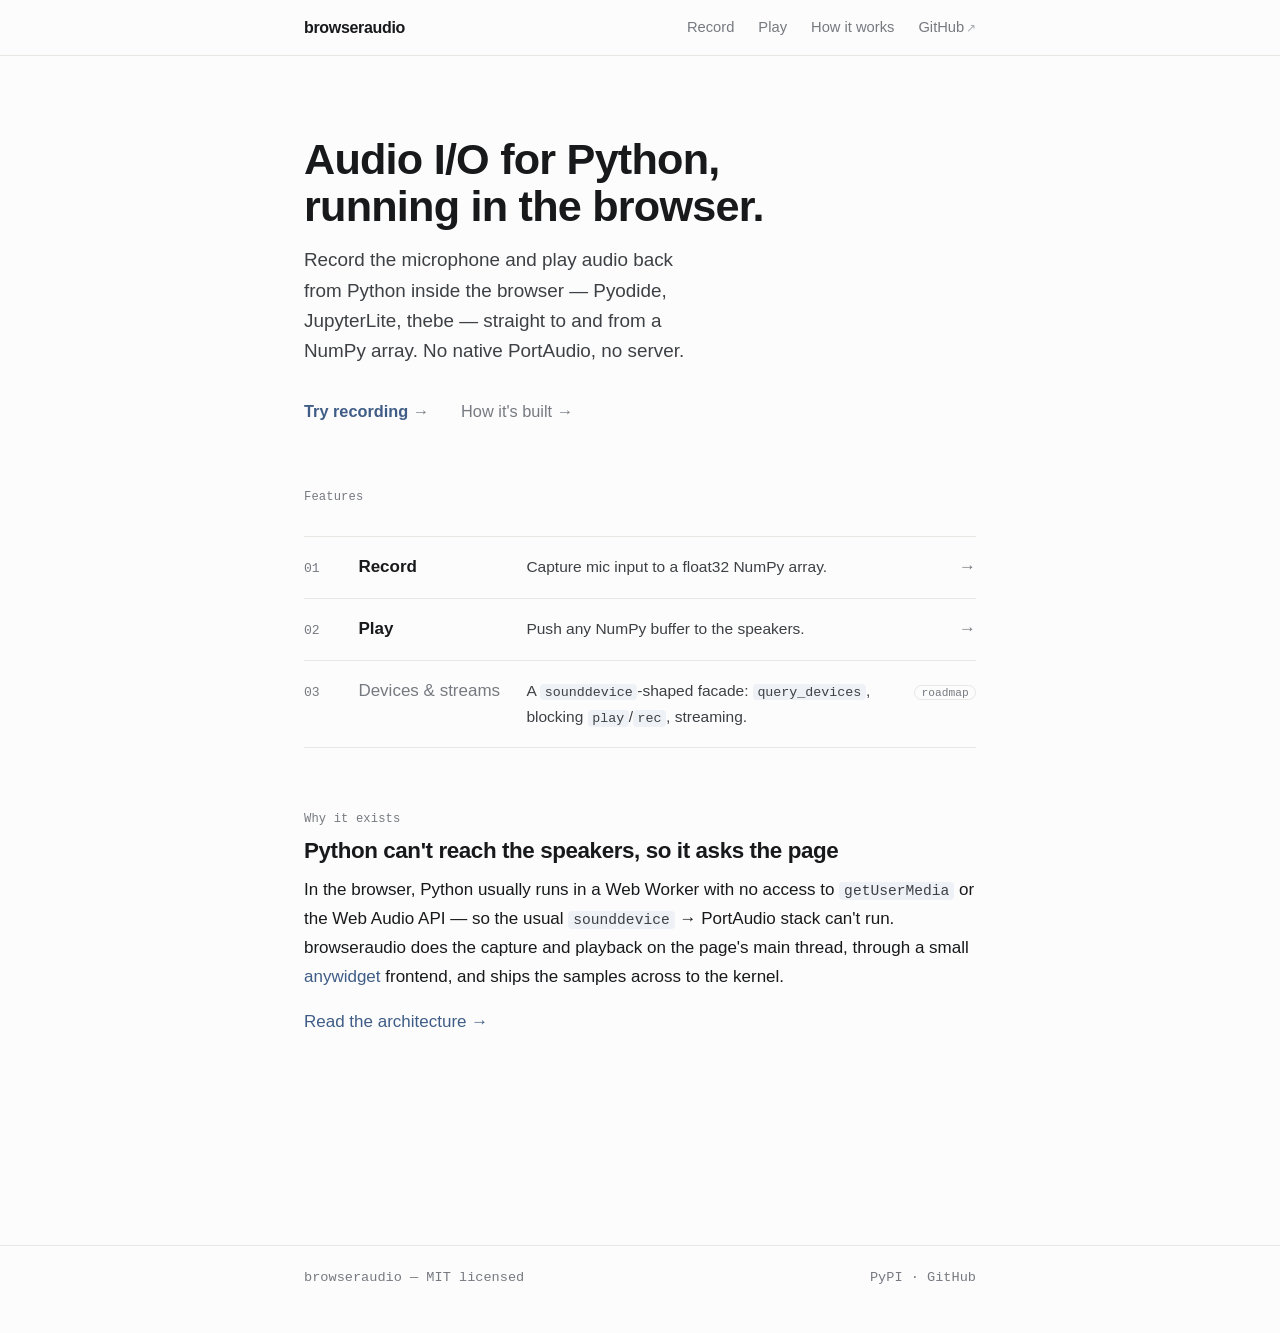
==== demo/index.html @ 26c74cc2 "Add test suite + CI workflow" ====
<!DOCTYPE html>
<html lang="en">
<head>
<meta charset="utf-8" />
<meta name="viewport" content="width=device-width, initial-scale=1" />
<title>browseraudio — audio I/O for in-browser Python</title>
<meta name="description" content="Record the mic and play audio back from Python running in the browser — Pyodide, JupyterLite, thebe — straight to and from NumPy." />
<link rel="stylesheet" href="assets/style.css" />
</head>
<body>

<nav class="nav">
  <div class="nav-inner wrap">
    <a class="brand" href="index.html">browseraudio</a>
    <div class="nav-links">
      <a href="record.html">Record</a>
      <a href="play.html">Play</a>
      <a href="how-it-works.html">How it works</a>
      <a class="ext" href="https://github.com/jiaweil6/browseraudio">GitHub</a>
    </div>
  </div>
</nav>

<main class="wrap">
  <header class="hero">
    <h1>Audio I/O for Python,<br>running in the browser.</h1>
    <p class="lead">
      Record the microphone and play audio back from Python inside the browser —
      Pyodide, JupyterLite, thebe — straight to and from a NumPy array. No native
      PortAudio, no server.
    </p>
    <div class="cta">
      <a href="record.html">Try recording <span class="arr">→</span></a>
      <a class="secondary" href="how-it-works.html">How it's built <span class="arr">→</span></a>
    </div>
  </header>

  <section>
    <p class="label">Features</p>
    <div class="index">
      <a class="row" href="record.html">
        <span class="num">01</span><span class="name">Record</span>
        <span class="desc">Capture mic input to a float32 NumPy array.</span>
        <span class="arr">→</span>
      </a>
      <a class="row" href="play.html">
        <span class="num">02</span><span class="name">Play</span>
        <span class="desc">Push any NumPy buffer to the speakers.</span>
        <span class="arr">→</span>
      </a>
      <div class="row soon">
        <span class="num">03</span><span class="name">Devices &amp; streams</span>
        <span class="desc">A <code>sounddevice</code>-shaped facade: <code>query_devices</code>, blocking <code>play</code>/<code>rec</code>, streaming.</span>
        <span class="tag">roadmap</span>
      </div>
    </div>
  </section>

  <section>
    <p class="label">Why it exists</p>
    <h2>Python can't reach the speakers, so it asks the page</h2>
    <p>
      In the browser, Python usually runs in a Web Worker with no access to
      <code>getUserMedia</code> or the Web Audio API — so the usual
      <code>sounddevice</code> → PortAudio stack can't run. browseraudio does the
      capture and playback on the page's main thread, through a small
      <a href="https://anywidget.dev">anywidget</a> frontend, and ships the samples
      across to the kernel.
    </p>
    <p><a href="how-it-works.html">Read the architecture <span class="arr">→</span></a></p>
  </section>
</main>

<footer>
  <div class="wrap">
    <span>browseraudio — MIT licensed</span>
    <span><a href="https://pypi.org/project/browseraudio/">PyPI</a> · <a href="https://github.com/jiaweil6/browseraudio">GitHub</a></span>
  </div>
</footer>

</body>
</html>
---- demo/assets/style.css ----
/* browseraudio demo — editorial / minimal, ink + one quiet accent */

:root {
  /* color */
  --bg: #fcfcfc;
  --surface: #ffffff;
  --ink: #18191b;
  --ink-soft: #3d4044;
  --muted: #767a80;
  --faint: #e7e7e4;            /* hairline */
  --accent: #3f5d86;           /* quiet slate-blue */
  --accent-strong: #34507a;
  --accent-tint: #eef1f6;

  /* spacing scale (8px base) */
  --s1: 4px; --s2: 8px; --s3: 12px; --s4: 16px;
  --s5: 24px; --s6: 32px; --s7: 48px; --s8: 64px; --s9: 96px;

  /* type & layout */
  --sans: -apple-system, BlinkMacSystemFont, "Segoe UI", Roboto, Helvetica, Arial, sans-serif;
  --mono: ui-monospace, SFMono-Regular, "SF Mono", Menlo, Consolas, monospace;
  --measure: 45rem;            /* ~720px reading column */
  --r: 8px;
}

@media (prefers-color-scheme: dark) {
  :root {
    --bg: #161719;
    --surface: #1b1d20;
    --ink: #e9e9e6;
    --ink-soft: #c3c4c1;
    --muted: #8d9095;
    --faint: #2a2c2f;
    --accent: #8da7cc;
    --accent-strong: #a6bbda;
    --accent-tint: #20262f;
  }
}

* { box-sizing: border-box; }
html { -webkit-text-size-adjust: 100%; }
body {
  margin: 0;
  background: var(--bg);
  color: var(--ink);
  font: 400 17px/1.7 var(--sans);
  -webkit-font-smoothing: antialiased;
}

/* ---------- Typography ---------- */
h1, h2, h3 { color: var(--ink); font-weight: 600; line-height: 1.18; letter-spacing: -0.018em; }
h1 { font-size: 1.9rem; margin: 0 0 var(--s4); }
h2 { font-size: 1.4rem; margin: 0 0 var(--s3); }
h3 { font-size: 1.05rem; margin: 0 0 var(--s2); letter-spacing: -0.01em; }
p { margin: 0 0 var(--s4); }
a { color: var(--accent); text-decoration: none; }
a:hover { color: var(--accent-strong); text-decoration: underline; text-underline-offset: 2px; }
strong, b { font-weight: 600; }
em { font-style: italic; }

.label {
  font: 0.76rem var(--mono); color: var(--muted); letter-spacing: 0.01em;
  margin: 0 0 var(--s3);
}
.lead { font-size: 1.18rem; line-height: 1.6; color: var(--ink-soft); max-width: 54ch; }
.muted { color: var(--muted); }
.mt7 { margin-top: var(--s7); }

code:not([class]) {
  font-family: var(--mono); font-size: 0.86em;
  color: var(--ink-soft); background: var(--accent-tint);
  padding: 0.06em 0.34em; border-radius: 4px;
}

/* ---------- Layout ---------- */
.wrap { max-width: var(--measure); margin: 0 auto; padding-left: var(--s5); padding-right: var(--s5); }
main { padding-top: var(--s7); padding-bottom: var(--s9); }
section { margin-top: var(--s8); }
.rule { border: 0; border-top: 1px solid var(--faint); margin: var(--s7) 0; }

/* ---------- Nav ---------- */
.nav {
  height: 56px;
  border-bottom: 1px solid var(--faint);
  position: sticky; top: 0; z-index: 50;
  background: color-mix(in srgb, var(--bg) 88%, transparent);
  backdrop-filter: saturate(140%) blur(8px);
}
.nav-inner { display: flex; align-items: center; gap: var(--s5); height: 100%; }
.brand { color: var(--ink); font-weight: 600; letter-spacing: -0.02em; font-size: 1rem; }
.brand:hover { text-decoration: none; }
.nav-links { display: flex; align-items: center; gap: var(--s5); margin-left: auto; }
.nav-links a { color: var(--muted); font-size: 0.92rem; }
.nav-links a:hover { color: var(--ink); text-decoration: none; }
.nav-links a.active { color: var(--ink); }
.nav-links .ext::after { content: "↗"; font-size: 0.8em; margin-left: 0.15em; opacity: 0.6; }

/* ---------- Hero ---------- */
.hero { padding-top: var(--s6); }
.hero h1 { font-size: clamp(2.1rem, 4.6vw, 2.7rem); line-height: 1.08; margin-bottom: var(--s4); }
.hero .lead { max-width: 38ch; }
.cta { display: flex; gap: var(--s6); margin-top: var(--s6); font-size: 1.02rem; }
.cta a { font-weight: 600; }
.cta a .arr { color: var(--muted); font-weight: 400; }
.cta a.secondary { color: var(--muted); font-weight: 500; }

/* ---------- Numbered index (features / steps) ---------- */
.index { margin: var(--s6) 0; border-top: 1px solid var(--faint); }
.index .row {
  display: grid; grid-template-columns: 2.4rem 9.5rem 1fr auto;
  gap: var(--s4); align-items: baseline;
  padding: var(--s4) 0; border-bottom: 1px solid var(--faint);
  color: var(--ink);
}
a.row:hover { text-decoration: none; }
a.row:hover .name { color: var(--accent-strong); }
a.row:hover .arr { transform: translateX(3px); }
.index .num { font: 0.82rem var(--mono); color: var(--muted); }
.index .name { font-weight: 600; }
.index .desc { color: var(--ink-soft); font-size: 0.97rem; }
.index .arr { color: var(--muted); transition: transform .12s ease; }
.index .row.soon { color: var(--muted); }
.index .row.soon .name { color: var(--muted); font-weight: 500; }
.tag { font: 0.7rem var(--mono); color: var(--muted); border: 1px solid var(--faint); padding: 0.05rem 0.4rem; border-radius: 999px; margin-left: var(--s2); }

/* ---------- Section heading ---------- */
.head { margin-bottom: var(--s5); }
.head h2 { margin-bottom: var(--s2); }

/* ---------- Run bar ---------- */
.runbar {
  display: flex; align-items: center; gap: var(--s4);
  padding: var(--s3) 0; margin: var(--s5) 0 var(--s6);
  border-top: 1px solid var(--faint); border-bottom: 1px solid var(--faint);
}
.run-all {
  background: none; border: 0; padding: 0; cursor: pointer;
  color: var(--accent); font: 600 0.92rem var(--sans);
}
.run-all:hover { color: var(--accent-strong); text-decoration: underline; text-underline-offset: 2px; }
.runbar .status { margin-left: auto; display: inline-flex; align-items: center; gap: var(--s2); font: 0.82rem var(--mono); color: var(--muted); }
.dot { width: 7px; height: 7px; border-radius: 999px; background: #4a8f5e; }
.dot.busy { background: #c08a3e; }

/* ---------- Editor cells ---------- */
.step-h { display: flex; align-items: baseline; gap: var(--s3); margin: var(--s7) 0 var(--s2); }
.step-h .n { font: 0.82rem var(--mono); color: var(--muted); }
.step-h h2 { font-size: 1.18rem; margin: 0; }

.cell { margin: var(--s4) 0 var(--s5); border: 1px solid var(--faint); border-radius: var(--r); overflow: hidden; background: var(--surface); }
.cell-head {
  display: flex; align-items: center; justify-content: space-between;
  padding: var(--s2) var(--s2) var(--s2) var(--s4);
  border-bottom: 1px solid var(--faint);
}
.cell-head .lang { font: 0.74rem var(--mono); color: var(--muted); }
.run {
  background: none; border: 0; cursor: pointer; color: var(--accent);
  font: 600 0.82rem var(--sans); padding: var(--s1) var(--s2); border-radius: 6px;
}
.run:hover { background: var(--accent-tint); color: var(--accent-strong); }
.run:active { transform: translateY(1px); }
.run[disabled] { opacity: 0.45; cursor: default; }
.cell-code {
  margin: 0; padding: var(--s4); overflow-x: auto;
  font: 0.875rem/1.7 var(--mono); color: var(--ink);
}
.cell-out { padding: var(--s4); border-top: 1px solid var(--faint); background: var(--bg); }
.cell-out::before {
  content: "output"; display: block; margin-bottom: var(--s3);
  font: 0.7rem var(--mono); letter-spacing: 0.04em; color: var(--muted);
}
.cell-out .result { margin: 0; font: 0.85rem/1.6 var(--mono); white-space: pre-wrap; color: var(--ink); }
.cell-out .muted { color: var(--muted); }

/* Python syntax highlight (hand-tagged, restrained) */
.cell-code .k { color: var(--accent); }
.cell-code .s { color: var(--ink-soft); }
.cell-code .n { color: var(--ink-soft); }
.cell-code .c { color: var(--muted); }
.cell-code .f { color: var(--ink); }

/* browseraudio's own widget elements rendered into .cell-out */
.cell-out .jupyter-button, .cell-out button {
  display: inline-flex; align-items: center; gap: var(--s1);
  background: var(--accent); color: #fff; border: 0;
  padding: var(--s2) var(--s4); border-radius: 7px;
  font: 600 0.9rem var(--sans); cursor: pointer;
}
.cell-out .jupyter-button:hover, .cell-out button:hover { background: var(--accent-strong); }
.cell-out button[disabled] { opacity: 0.5; cursor: default; }
.cell-out audio { display: block; width: 100%; margin-top: var(--s3); }
.cell-out > span { font: 0.84rem var(--mono); color: var(--muted); margin-left: var(--s2); }

/* ---------- Callout ---------- */
.callout {
  margin: var(--s5) 0; padding: var(--s1) 0 var(--s1) var(--s4);
  border-left: 2px solid var(--faint); color: var(--ink-soft);
  font-size: 0.96rem; line-height: 1.6;
}
.callout b { color: var(--ink); }

/* ---------- Static code block ---------- */
.code {
  font: 0.86rem/1.65 var(--mono); color: var(--ink);
  background: var(--surface); border: 1px solid var(--faint); border-radius: var(--r);
  padding: var(--s4) var(--s5); overflow-x: auto; margin: var(--s4) 0 var(--s5);
}
.code .c { color: var(--muted); }
.code .k { color: var(--accent); }
.code .s { color: var(--ink-soft); }

/* ---------- Stack (how it works) ---------- */
.stack { margin: var(--s5) 0; border-top: 1px solid var(--faint); }
.layer {
  display: grid; grid-template-columns: 8.5rem 1fr; gap: var(--s4);
  padding: var(--s4) 0; border-bottom: 1px solid var(--faint);
}
.layer .badge { font: 0.78rem var(--mono); color: var(--accent); }
.layer .desc b { display: block; margin-bottom: 2px; }
.layer .desc span { color: var(--muted); font-size: 0.95rem; }
.split-note {
  padding: var(--s3) 0; font: 0.76rem var(--mono); color: var(--muted);
  text-align: center; border-bottom: 1px solid var(--faint);
}

/* ---------- Definition list ---------- */
.dl { margin: var(--s4) 0; }
.dl div { display: grid; grid-template-columns: 9rem 1fr; gap: var(--s4); padding: var(--s3) 0; border-top: 1px solid var(--faint); }
.dl dt { margin: 0; font: 0.84rem var(--mono); color: var(--accent); }
.dl dd { margin: 0; color: var(--ink-soft); font-size: 0.96rem; }

/* ---------- Footer ---------- */
footer { margin-top: var(--s9); border-top: 1px solid var(--faint); }
footer .wrap {
  display: flex; justify-content: space-between; gap: var(--s4); flex-wrap: wrap;
  padding-top: var(--s5); padding-bottom: var(--s7);
  font: 0.85rem var(--mono); color: var(--muted);
}
footer a { color: var(--muted); }
footer a:hover { color: var(--ink); }

/* ---------- Responsive ---------- */
@media (max-width: 640px) {
  .index .row { grid-template-columns: 2rem 1fr; row-gap: var(--s1); }
  .index .desc { grid-column: 2; }
  .index .arr { display: none; }
  .layer { grid-template-columns: 1fr; gap: var(--s1); }
  .dl div { grid-template-columns: 1fr; gap: var(--s1); }
  .cta { flex-direction: column; gap: var(--s3); }
  .nav-links { gap: var(--s4); }
  .nav-links a:not(.active):not(.ext) { display: none; }
}
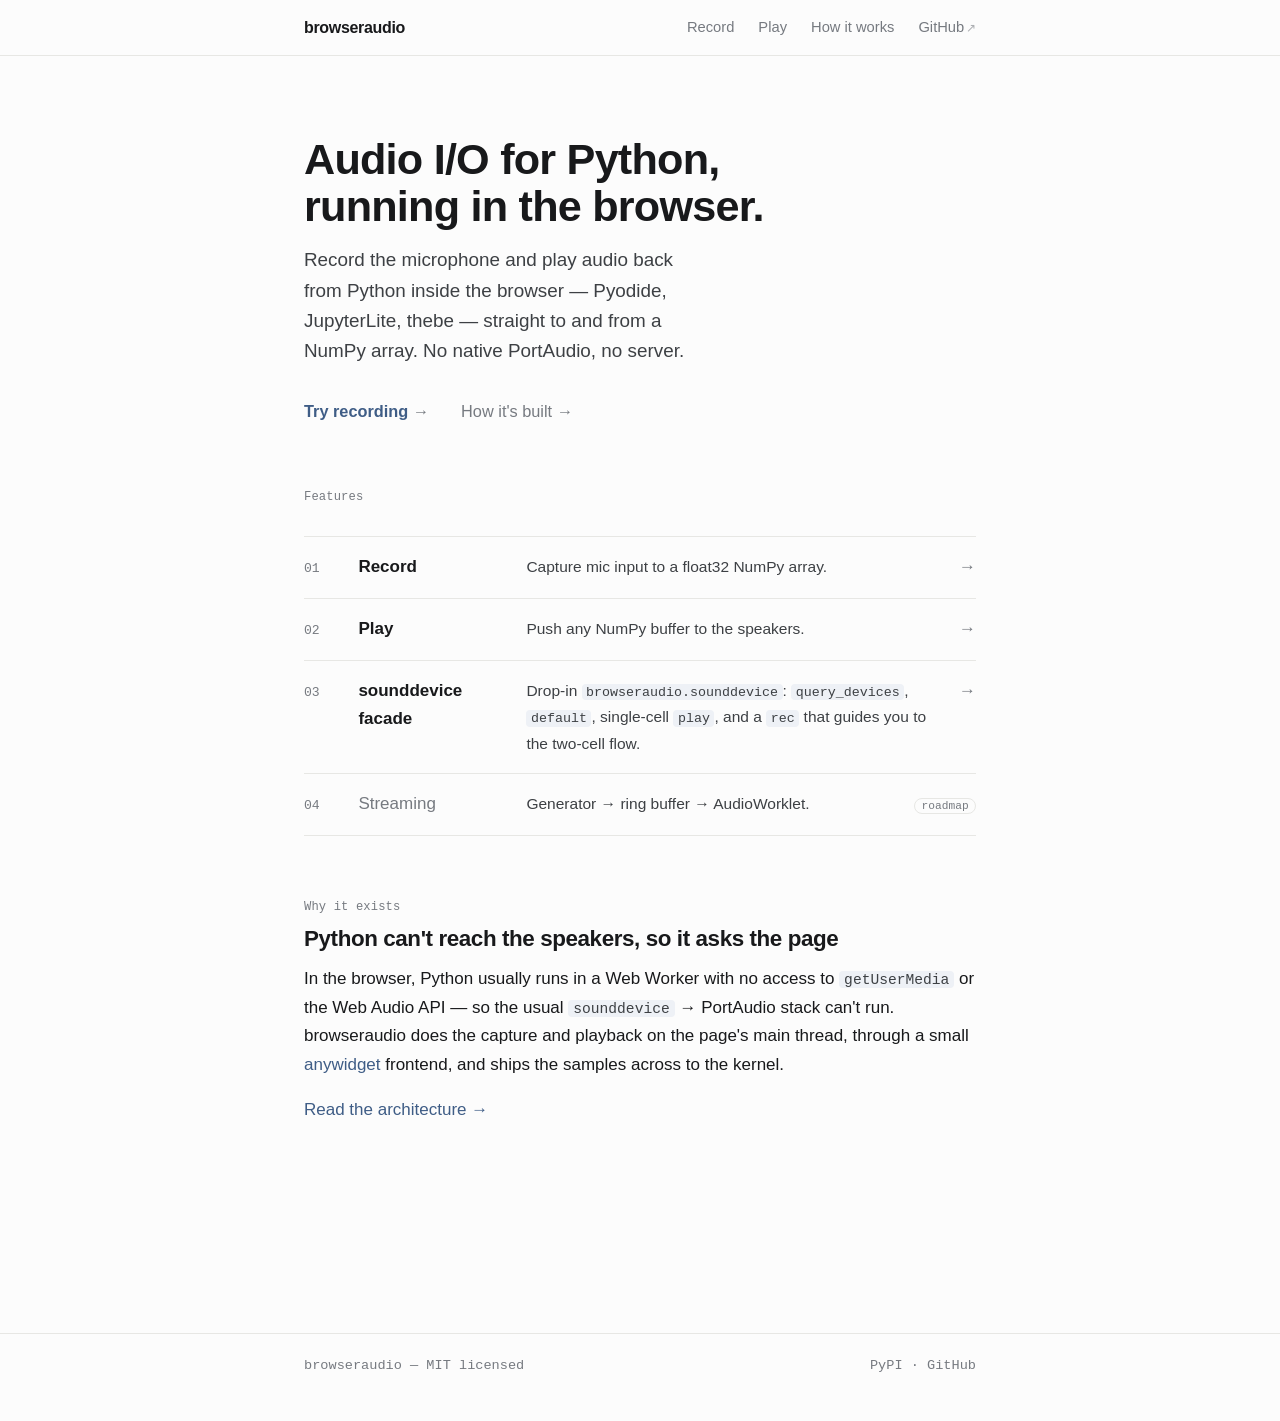
==== commit 0de6fd4a: "v0.3.0" ====
--- a/demo/index.html
+++ b/demo/index.html
@@ -48,9 +48,14 @@
         <span class="desc">Push any NumPy buffer to the speakers.</span>
         <span class="arr">→</span>
       </a>
+      <a class="row" href="how-it-works.html#facade">
+        <span class="num">03</span><span class="name">sounddevice facade</span>
+        <span class="desc">Drop-in <code>browseraudio.sounddevice</code>: <code>query_devices</code>, <code>default</code>, single-cell <code>play</code>, and a <code>rec</code> that guides you to the two-cell flow.</span>
+        <span class="arr">→</span>
+      </a>
       <div class="row soon">
-        <span class="num">03</span><span class="name">Devices &amp; streams</span>
-        <span class="desc">A <code>sounddevice</code>-shaped facade: <code>query_devices</code>, blocking <code>play</code>/<code>rec</code>, streaming.</span>
+        <span class="num">04</span><span class="name">Streaming</span>
+        <span class="desc">Generator → ring buffer → AudioWorklet.</span>
         <span class="tag">roadmap</span>
       </div>
     </div>
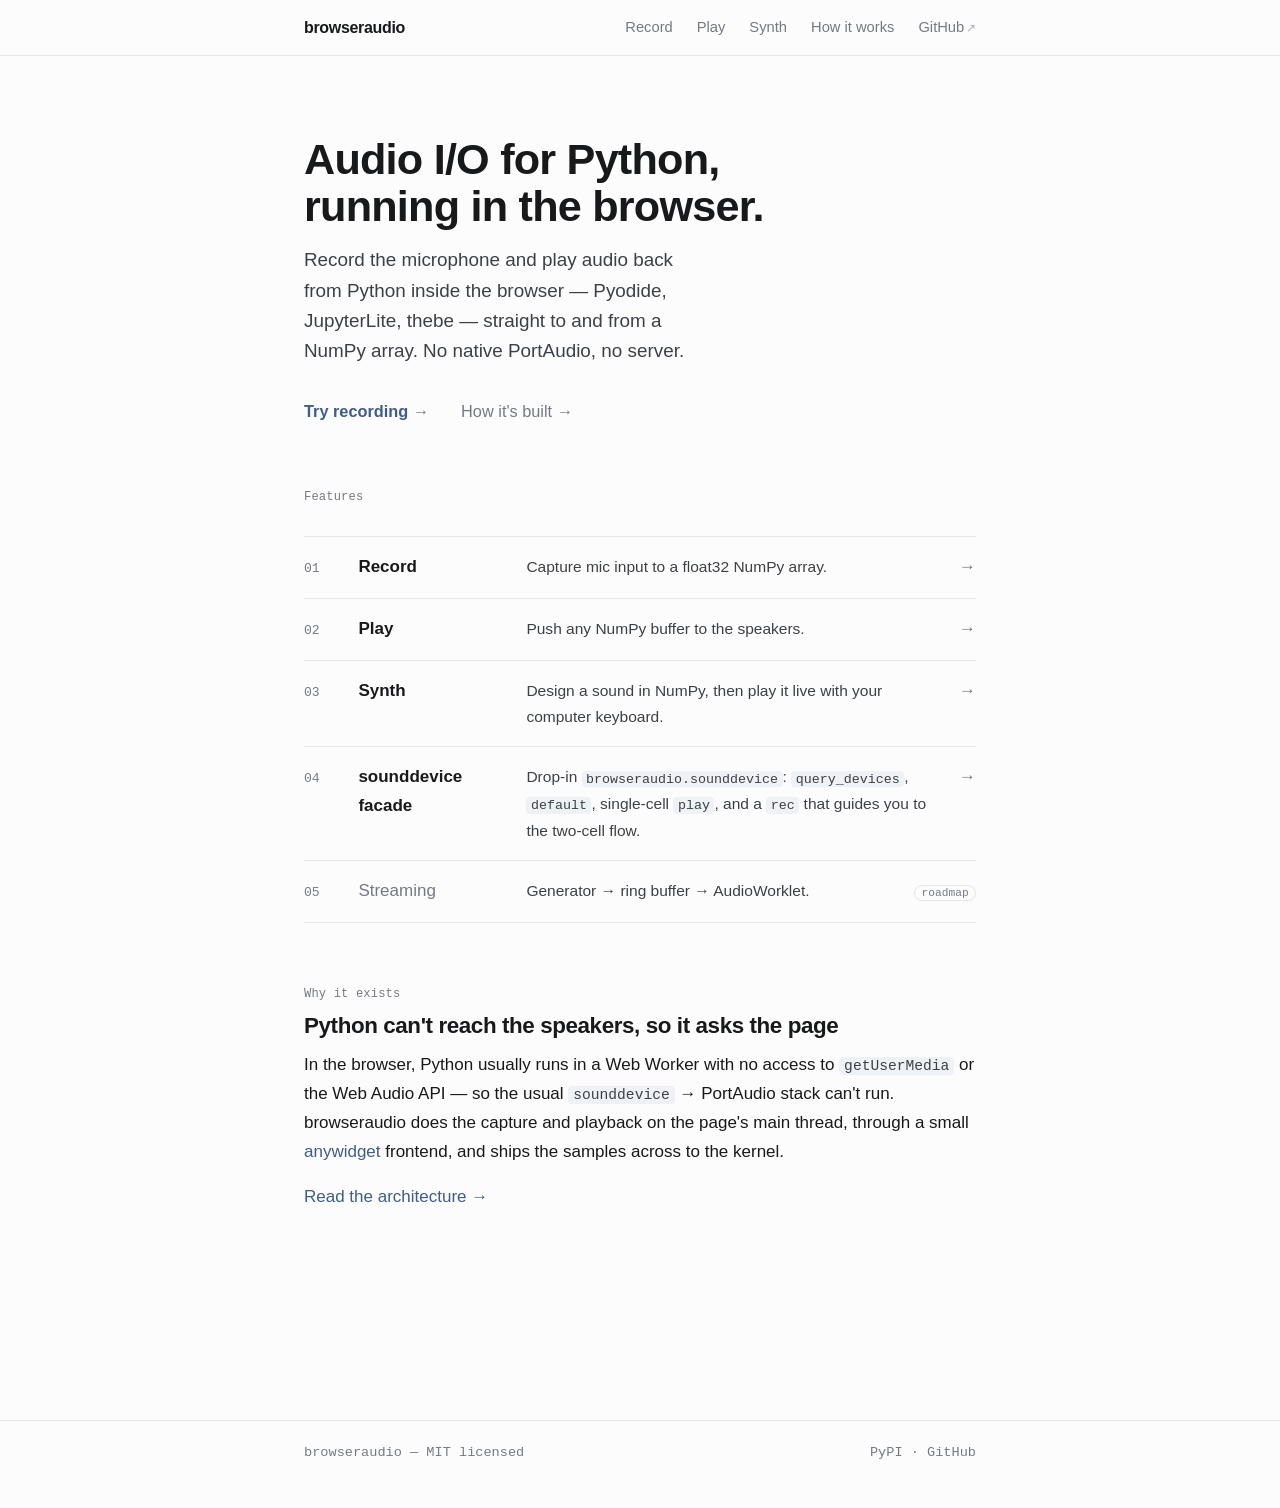
==== commit fd445bf5: "Add Keyboard: a computer-keyboard synth voiced in the browser Python designs the sound once (a rende" ====
--- a/demo/index.html
+++ b/demo/index.html
@@ -15,6 +15,7 @@
     <div class="nav-links">
       <a href="record.html">Record</a>
       <a href="play.html">Play</a>
+      <a href="synth.html">Synth</a>
       <a href="how-it-works.html">How it works</a>
       <a class="ext" href="https://github.com/jiaweil6/browseraudio">GitHub</a>
     </div>
@@ -48,13 +49,18 @@
         <span class="desc">Push any NumPy buffer to the speakers.</span>
         <span class="arr">→</span>
       </a>
+      <a class="row" href="synth.html">
+        <span class="num">03</span><span class="name">Synth</span>
+        <span class="desc">Design a sound in NumPy, then play it live with your computer keyboard.</span>
+        <span class="arr">→</span>
+      </a>
       <a class="row" href="how-it-works.html#facade">
-        <span class="num">03</span><span class="name">sounddevice facade</span>
+        <span class="num">04</span><span class="name">sounddevice facade</span>
         <span class="desc">Drop-in <code>browseraudio.sounddevice</code>: <code>query_devices</code>, <code>default</code>, single-cell <code>play</code>, and a <code>rec</code> that guides you to the two-cell flow.</span>
         <span class="arr">→</span>
       </a>
       <div class="row soon">
-        <span class="num">04</span><span class="name">Streaming</span>
+        <span class="num">05</span><span class="name">Streaming</span>
         <span class="desc">Generator → ring buffer → AudioWorklet.</span>
         <span class="tag">roadmap</span>
       </div>
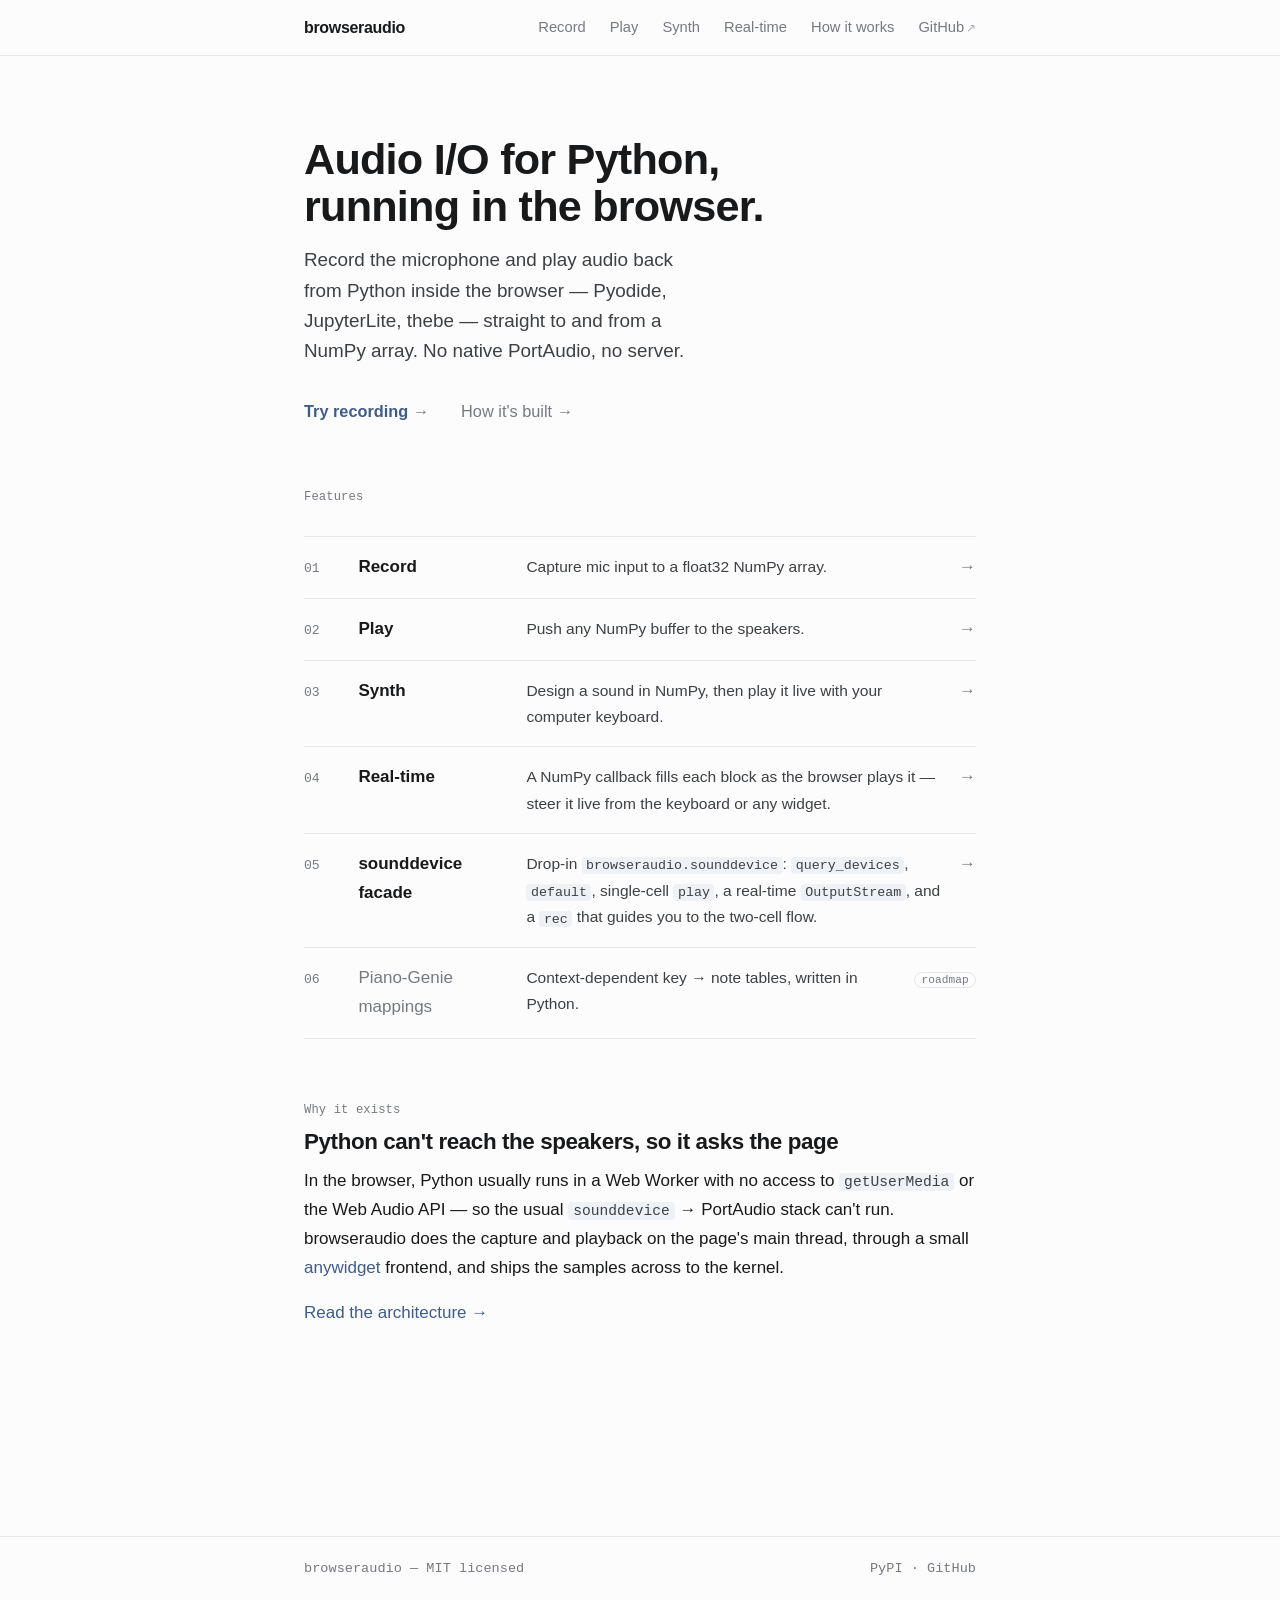
==== commit 884906bb: "demo: add a Real-time page realtime.html runs stream() and sounddevice.OutputStream on the live theb" ====
--- a/demo/index.html
+++ b/demo/index.html
@@ -16,6 +16,7 @@
       <a href="record.html">Record</a>
       <a href="play.html">Play</a>
       <a href="synth.html">Synth</a>
+      <a href="realtime.html">Real-time</a>
       <a href="how-it-works.html">How it works</a>
       <a class="ext" href="https://github.com/jiaweil6/browseraudio">GitHub</a>
     </div>
@@ -54,14 +55,19 @@
         <span class="desc">Design a sound in NumPy, then play it live with your computer keyboard.</span>
         <span class="arr">→</span>
       </a>
+      <a class="row" href="realtime.html">
+        <span class="num">04</span><span class="name">Real-time</span>
+        <span class="desc">A NumPy callback fills each block as the browser plays it — steer it live from the keyboard or any widget.</span>
+        <span class="arr">→</span>
+      </a>
       <a class="row" href="how-it-works.html#facade">
-        <span class="num">04</span><span class="name">sounddevice facade</span>
-        <span class="desc">Drop-in <code>browseraudio.sounddevice</code>: <code>query_devices</code>, <code>default</code>, single-cell <code>play</code>, and a <code>rec</code> that guides you to the two-cell flow.</span>
+        <span class="num">05</span><span class="name">sounddevice facade</span>
+        <span class="desc">Drop-in <code>browseraudio.sounddevice</code>: <code>query_devices</code>, <code>default</code>, single-cell <code>play</code>, a real-time <code>OutputStream</code>, and a <code>rec</code> that guides you to the two-cell flow.</span>
         <span class="arr">→</span>
       </a>
       <div class="row soon">
-        <span class="num">05</span><span class="name">Streaming</span>
-        <span class="desc">Generator → ring buffer → AudioWorklet.</span>
+        <span class="num">06</span><span class="name">Piano-Genie mappings</span>
+        <span class="desc">Context-dependent key → note tables, written in Python.</span>
         <span class="tag">roadmap</span>
       </div>
     </div>
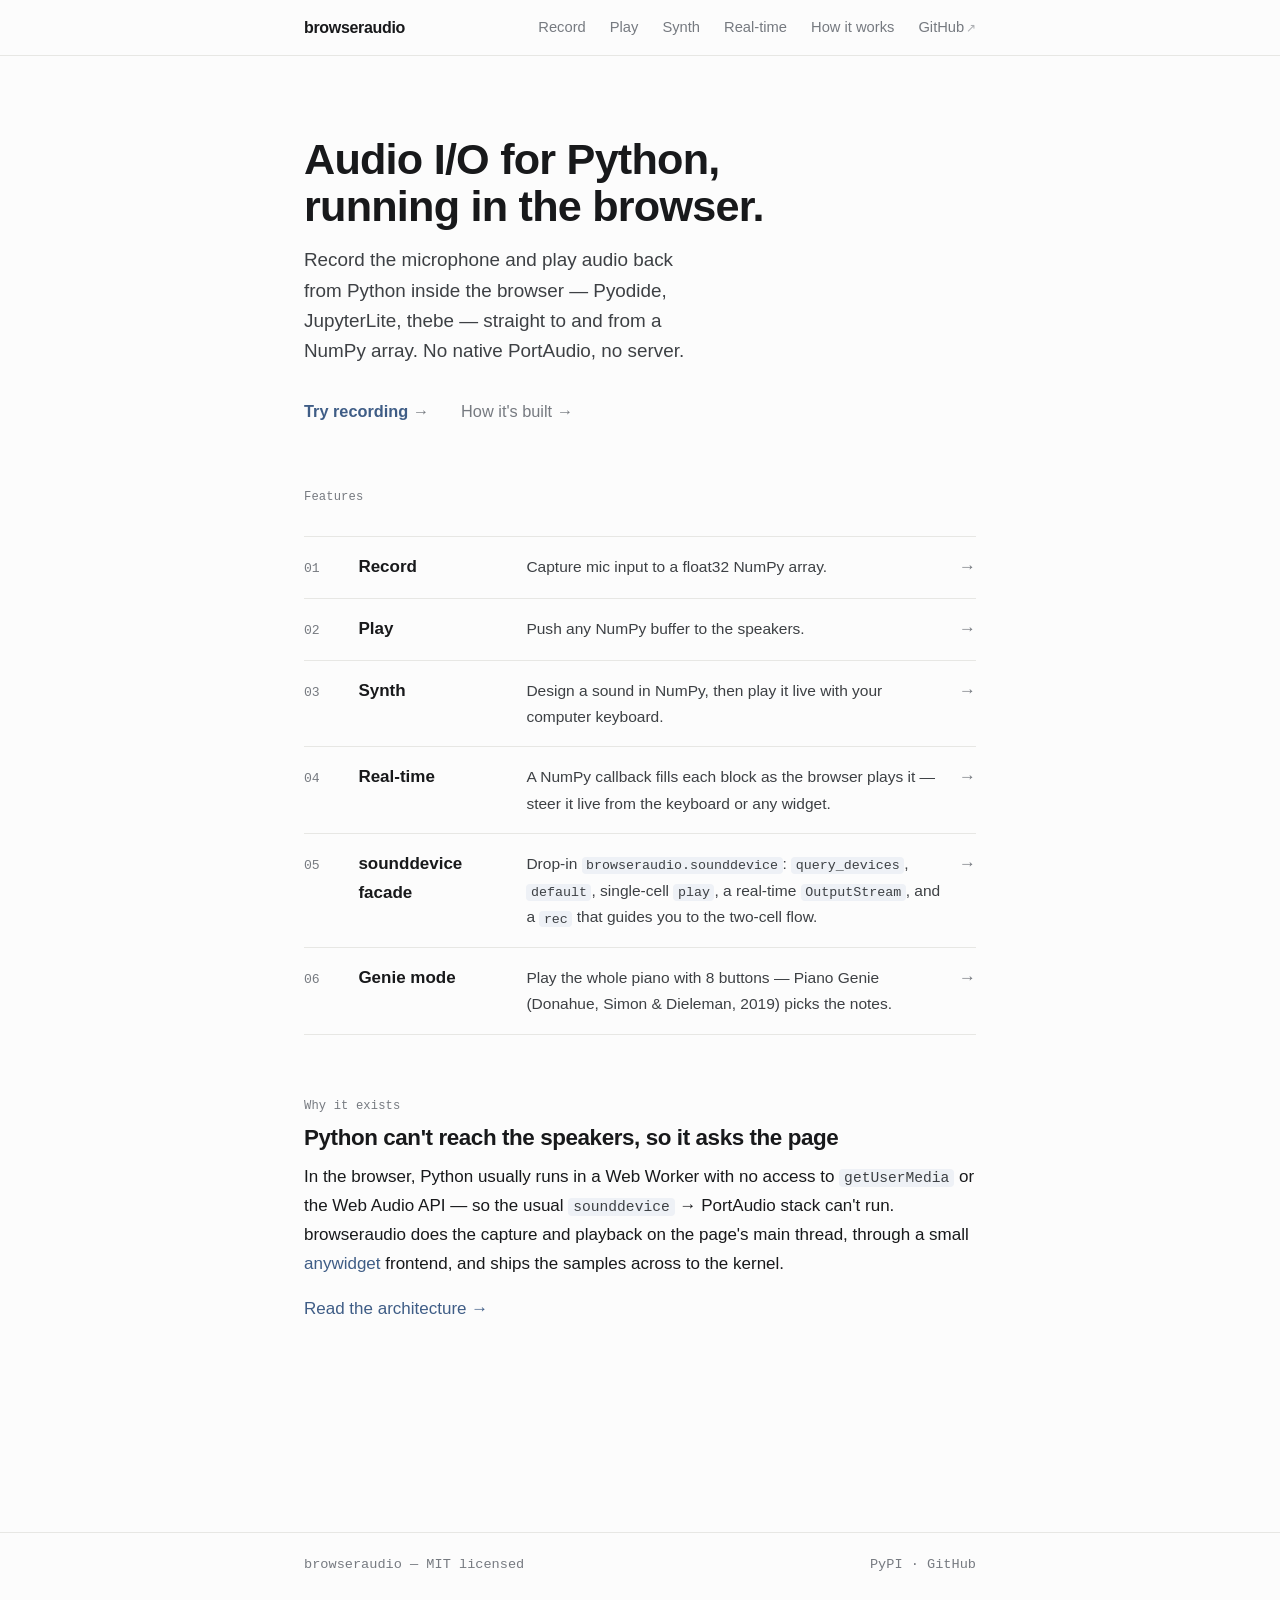
==== commit 2cec68c7: "docs + demo: genie mode, credits, start/stop README: genie mode section, Piano Genie citation (BibTe" ====
--- a/demo/index.html
+++ b/demo/index.html
@@ -65,11 +65,11 @@
         <span class="desc">Drop-in <code>browseraudio.sounddevice</code>: <code>query_devices</code>, <code>default</code>, single-cell <code>play</code>, a real-time <code>OutputStream</code>, and a <code>rec</code> that guides you to the two-cell flow.</span>
         <span class="arr">→</span>
       </a>
-      <div class="row soon">
-        <span class="num">06</span><span class="name">Piano-Genie mappings</span>
-        <span class="desc">Context-dependent key → note tables, written in Python.</span>
-        <span class="tag">roadmap</span>
-      </div>
+      <a class="row" href="synth.html">
+        <span class="num">06</span><span class="name">Genie mode</span>
+        <span class="desc">Play the whole piano with 8 buttons — Piano Genie (Donahue, Simon &amp; Dieleman, 2019) picks the notes.</span>
+        <span class="arr">→</span>
+      </a>
     </div>
   </section>
 
--- a/demo/assets/style.css
+++ b/demo/assets/style.css
@@ -180,7 +180,8 @@
 .cell-code .c { color: var(--muted); }
 .cell-code .f { color: var(--ink); }
 
-/* browseraudio's own widget elements rendered into .cell-out */
+/* Plain widget outputs in .cell-out (ipywidgets buttons, <audio> players).
+   browseraudio's widgets render in a shadow root and style themselves. */
 .cell-out .jupyter-button, .cell-out button {
   display: inline-flex; align-items: center; gap: var(--s1);
   background: var(--accent); color: #fff; border: 0;
@@ -190,7 +191,6 @@
 .cell-out .jupyter-button:hover, .cell-out button:hover { background: var(--accent-strong); }
 .cell-out button[disabled] { opacity: 0.5; cursor: default; }
 .cell-out audio { display: block; width: 100%; margin-top: var(--s3); }
-.cell-out > span { font: 0.84rem var(--mono); color: var(--muted); margin-left: var(--s2); }
 
 /* ---------- Callout ---------- */
 .callout {
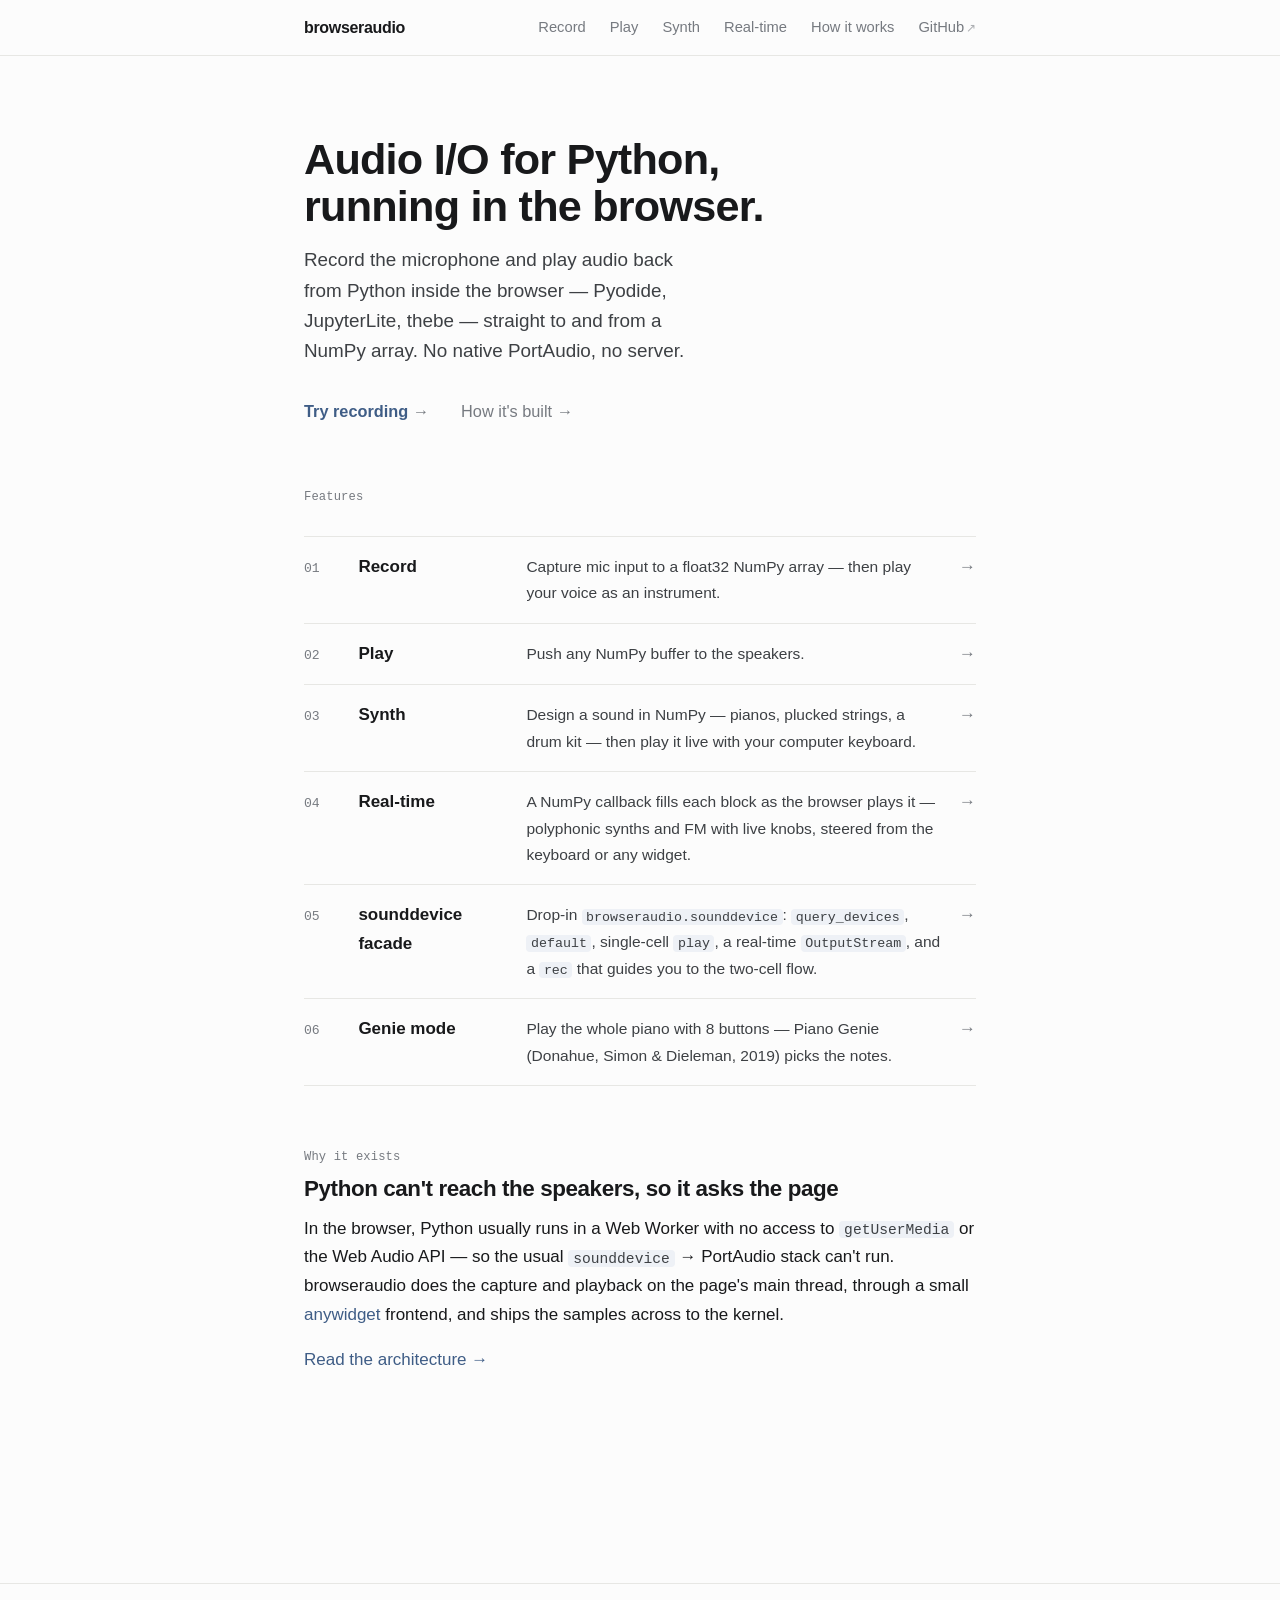
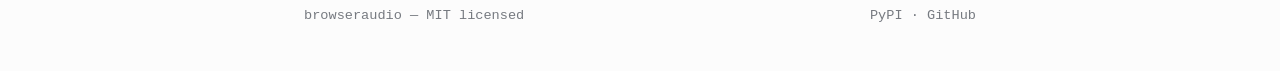
==== commit 14fb0c29: "Polyphonic, click-free demos; KeyMap labels; Keyboard limiter Demos (each checked offline in Python " ====
--- a/demo/index.html
+++ b/demo/index.html
@@ -42,7 +42,7 @@
     <div class="index">
       <a class="row" href="record.html">
         <span class="num">01</span><span class="name">Record</span>
-        <span class="desc">Capture mic input to a float32 NumPy array.</span>
+        <span class="desc">Capture mic input to a float32 NumPy array — then play your voice as an instrument.</span>
         <span class="arr">→</span>
       </a>
       <a class="row" href="play.html">
@@ -52,12 +52,12 @@
       </a>
       <a class="row" href="synth.html">
         <span class="num">03</span><span class="name">Synth</span>
-        <span class="desc">Design a sound in NumPy, then play it live with your computer keyboard.</span>
+        <span class="desc">Design a sound in NumPy — pianos, plucked strings, a drum kit — then play it live with your computer keyboard.</span>
         <span class="arr">→</span>
       </a>
       <a class="row" href="realtime.html">
         <span class="num">04</span><span class="name">Real-time</span>
-        <span class="desc">A NumPy callback fills each block as the browser plays it — steer it live from the keyboard or any widget.</span>
+        <span class="desc">A NumPy callback fills each block as the browser plays it — polyphonic synths and FM with live knobs, steered from the keyboard or any widget.</span>
         <span class="arr">→</span>
       </a>
       <a class="row" href="how-it-works.html#facade">
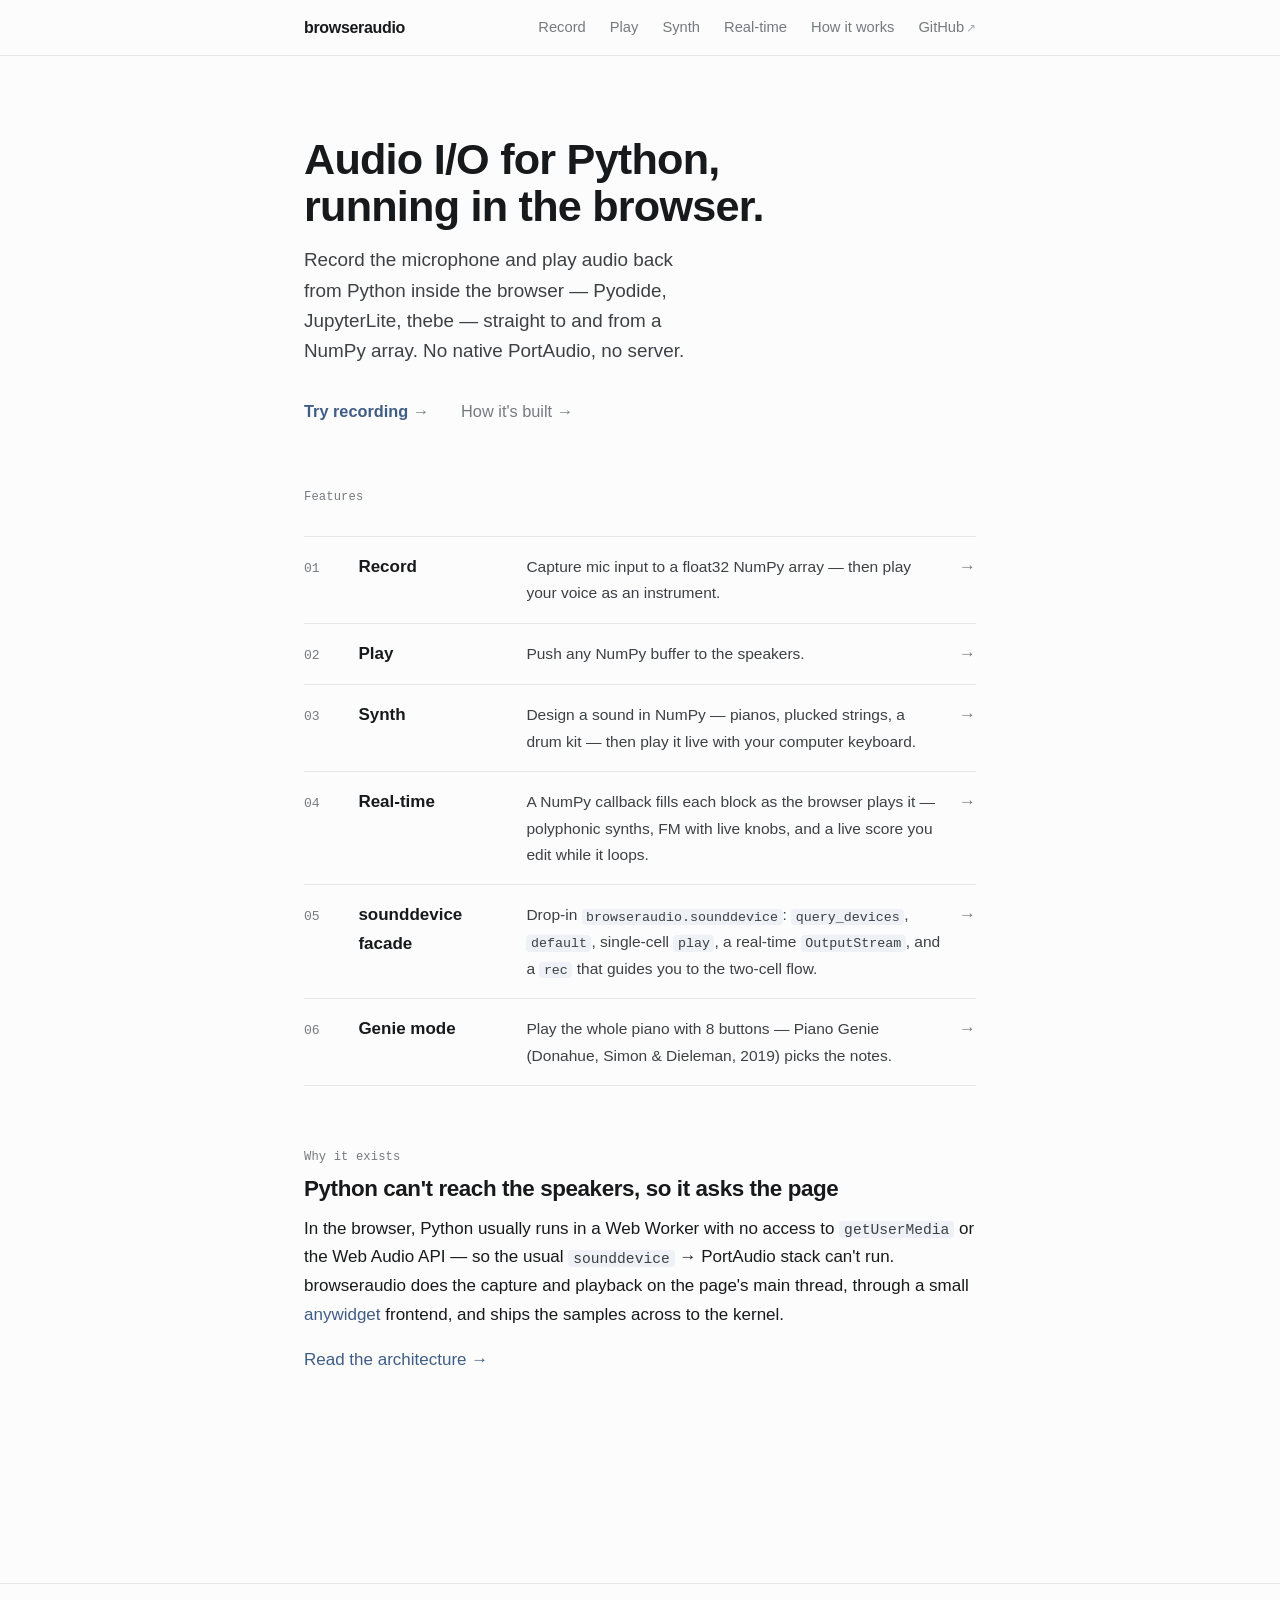
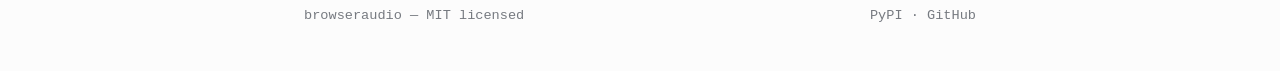
==== commit 7a4b4cbe: "Demo: a live score you edit while it loops Co-Authored-By: Claude Opus 5.5 <noreply@anthropic.com> C" ====
--- a/demo/index.html
+++ b/demo/index.html
@@ -57,7 +57,7 @@
       </a>
       <a class="row" href="realtime.html">
         <span class="num">04</span><span class="name">Real-time</span>
-        <span class="desc">A NumPy callback fills each block as the browser plays it — polyphonic synths and FM with live knobs, steered from the keyboard or any widget.</span>
+        <span class="desc">A NumPy callback fills each block as the browser plays it — polyphonic synths, FM with live knobs, and a live score you edit while it loops.</span>
         <span class="arr">→</span>
       </a>
       <a class="row" href="how-it-works.html#facade">
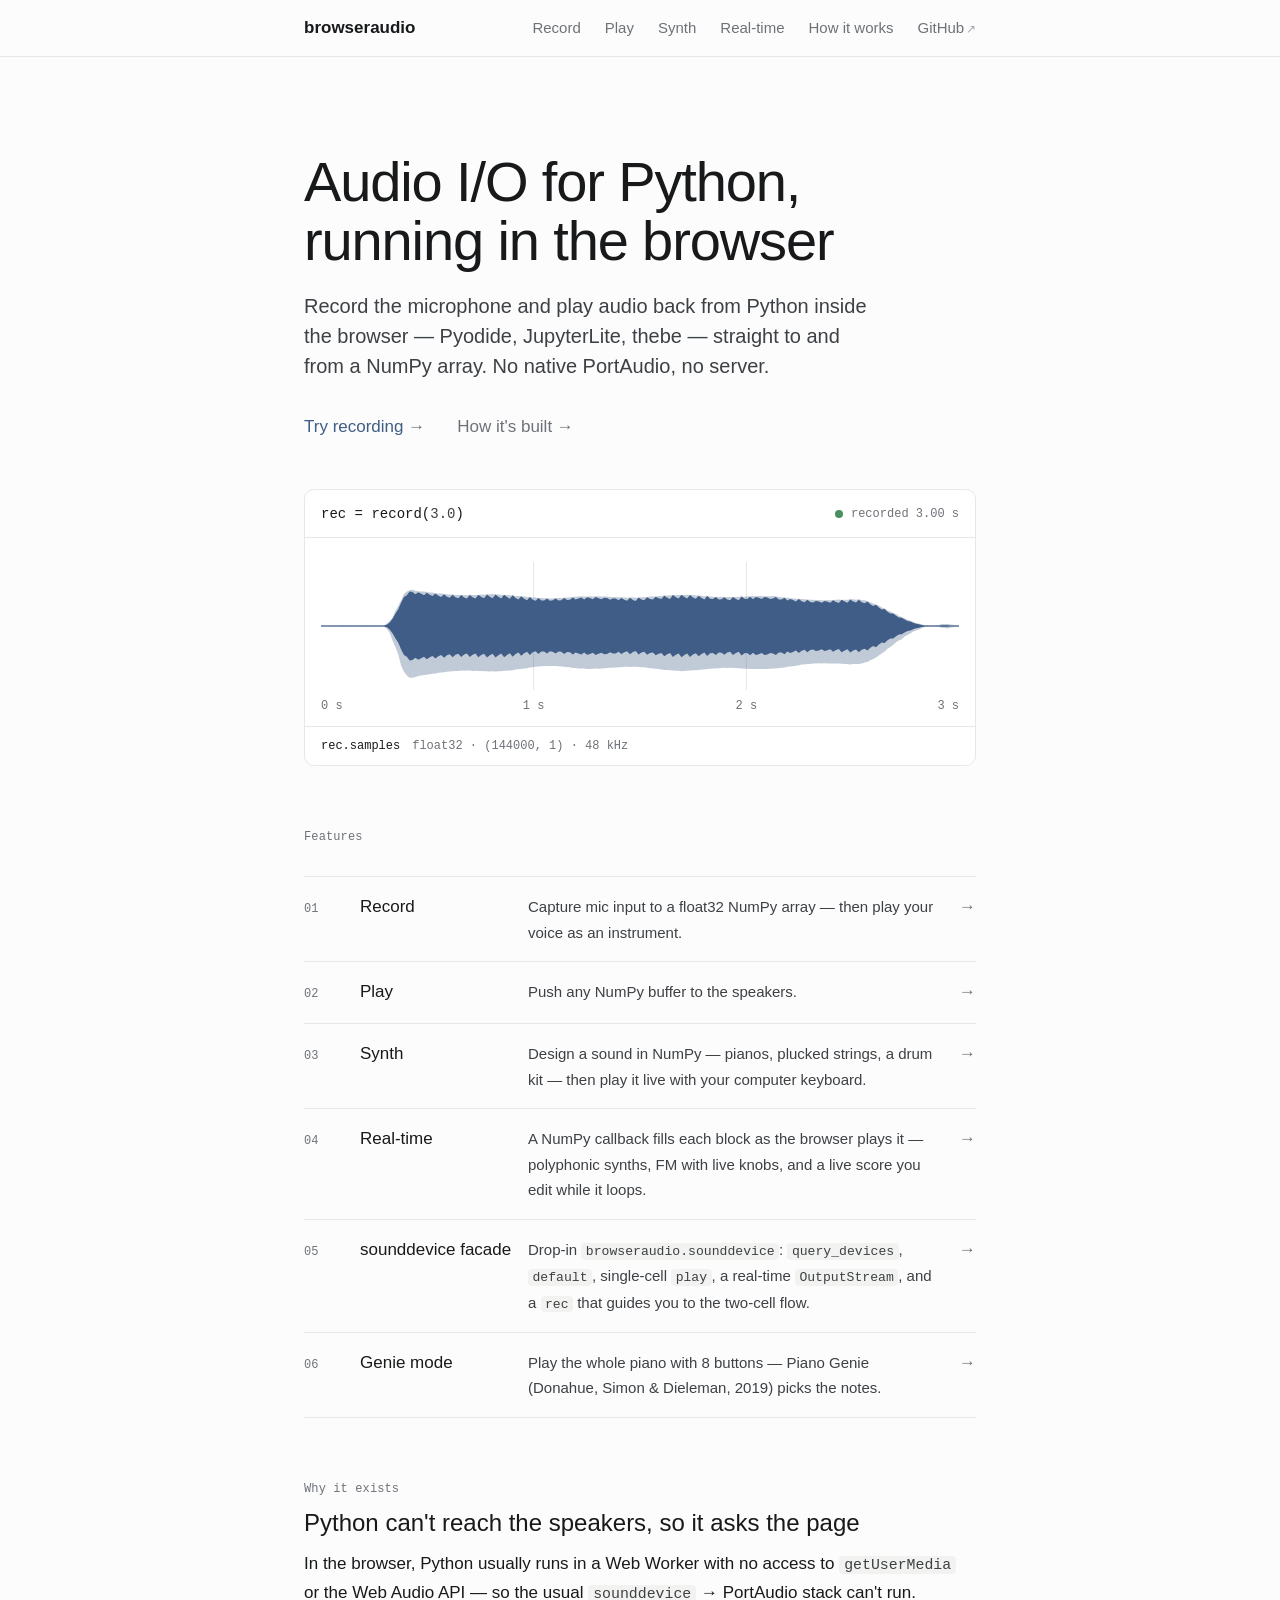
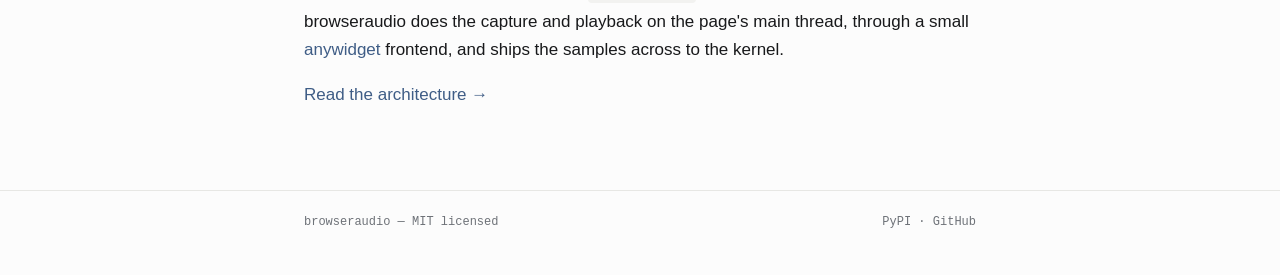
==== commit 75282e1b: "Polish the demo site: quieter type, one icon set, a phone menu, a hero take Design pass over demo/ (" ====
--- a/demo/index.html
+++ b/demo/index.html
@@ -6,13 +6,15 @@
 <title>browseraudio — audio I/O for in-browser Python</title>
 <meta name="description" content="Record the mic and play audio back from Python running in the browser — Pyodide, JupyterLite, thebe — straight to and from NumPy." />
 <link rel="stylesheet" href="assets/style.css" />
+<script src="assets/nav.js"></script>
 </head>
 <body>
 
 <nav class="nav">
   <div class="nav-inner wrap">
     <a class="brand" href="index.html">browseraudio</a>
-    <div class="nav-links">
+    <button class="nav-toggle" type="button" aria-expanded="false" aria-controls="nav-links"><span>Menu</span></button>
+    <div class="nav-links" id="nav-links">
       <a href="record.html">Record</a>
       <a href="play.html">Play</a>
       <a href="synth.html">Synth</a>
@@ -25,7 +27,7 @@
 
 <main class="wrap">
   <header class="hero">
-    <h1>Audio I/O for Python,<br>running in the browser.</h1>
+    <h1>Audio I/O for Python,<br>running in the browser</h1>
     <p class="lead">
       Record the microphone and play audio back from Python inside the browser —
       Pyodide, JupyterLite, thebe — straight to and from a NumPy array. No native
@@ -35,6 +37,22 @@
       <a href="record.html">Try recording <span class="arr">→</span></a>
       <a class="secondary" href="how-it-works.html">How it's built <span class="arr">→</span></a>
     </div>
+
+    <figure class="take">
+      <div class="take-head">
+        <code>rec = <span class="f">record</span>(<span class="n">3.0</span>)</code>
+        <span class="take-status"><span class="dot"></span>recorded 3.00 s</span>
+      </div>
+      <div class="take-plot">
+        <svg viewBox="0 0 672 128" preserveAspectRatio="none" role="img" aria-label="Waveform of a three-second take: a hummed note that swells in after a third of a second and fades out just before the end">
+          <path class="grid" d="M0 64H672M224 0V128M448 0V128"/>
+          <path class="peak" d="M0 63.4L3 63.3L6 63.3L9 63.3L12.1 63.3L15.1 63.3L18.1 63.4L21.1 63.1L24.1 63.3L27.1 63.3L30.1 63.1L33.1 63.3L36.2 63.2L39.2 63.2L42.2 63.3L45.2 63.2L48.2 63.1L51.2 63.3L54.2 63.3L57.3 63.3L60.3 63.3L63.3 63.3L66.3 63.4L69.3 61.6L72.3 58.9L75.3 55.7L78.3 49.0L81.4 43.8L84.4 38.3L87.4 32.0L90.4 29.5L93.4 28.3L96.4 27.8L99.4 28.7L102.5 29.3L105.5 29.6L108.5 29.6L111.5 30.1L114.5 30.5L117.5 30.5L120.5 31.3L123.6 31.4L126.6 31.6L129.6 32.0L132.6 32.3L135.6 32.6L138.6 32.5L141.6 32.9L144.6 33.0L147.7 33.1L150.7 33.1L153.7 33.2L156.7 32.8L159.7 32.9L162.7 32.9L165.7 33.0L168.8 32.6L171.8 32.7L174.8 32.6L177.8 32.3L180.8 32.0L183.8 32.4L186.8 32.5L189.8 32.7L192.9 32.9L195.9 32.9L198.9 33.2L201.9 33.2L204.9 33.9L207.9 34.1L210.9 34.2L214 34.6L217 35.1L220 35.1L223 35.5L226 35.5L229 36.1L232 36.1L235 36.3L238.1 36.3L241.1 36.4L244.1 36.4L247.1 36.0L250.1 36.1L253.1 35.9L256.1 35.7L259.2 35.6L262.2 35.4L265.2 34.8L268.2 34.8L271.2 34.5L274.2 34.3L277.2 34.4L280.3 34.4L283.3 34.2L286.3 34.4L289.3 34.2L292.3 34.2L295.3 34.6L298.3 34.5L301.3 34.6L304.4 35.1L307.4 35.0L310.4 35.3L313.4 35.3L316.4 35.3L319.4 35.5L322.4 35.7L325.5 35.6L328.5 35.5L331.5 35.8L334.5 35.7L337.5 35.3L340.5 35.2L343.5 34.9L346.5 34.6L349.6 34.5L352.6 34.5L355.6 34.1L358.6 34.0L361.6 33.6L364.6 33.6L367.6 33.3L370.7 33.0L373.7 33.0L376.7 33.1L379.7 33.1L382.7 33.1L385.7 32.8L388.7 33.1L391.7 33.1L394.8 33.4L397.8 33.5L400.8 33.7L403.8 34.3L406.8 34.1L409.8 34.4L412.8 34.7L415.9 34.9L418.9 34.9L421.9 34.8L424.9 34.9L427.9 35.0L430.9 34.9L433.9 34.9L437 35.0L440 34.8L443 34.6L446 34.7L449 34.2L452 34.3L455 34.1L458 34.3L461.1 34.0L464.1 34.1L467.1 34.3L470.1 34.3L473.1 34.3L476.1 34.1L479.1 34.3L482.2 35.0L485.2 35.2L488.2 35.4L491.2 35.7L494.2 36.2L497.2 36.4L500.2 36.7L503.2 36.8L506.3 37.0L509.3 37.3L512.3 37.5L515.3 37.8L518.3 37.8L521.3 38.0L524.3 38.0L527.4 38.2L530.4 38.3L533.4 37.9L536.4 38.3L539.4 38.1L542.4 37.8L545.4 37.6L548.4 37.9L551.5 37.7L554.5 37.7L557.5 37.3L560.5 37.3L563.5 37.7L566.5 37.2L569.5 38.1L572.6 38.3L575.6 39.3L578.6 40.2L581.6 41.4L584.6 42.4L587.6 43.4L590.6 45.4L593.7 46.4L596.7 48.4L599.7 49.6L602.7 50.9L605.7 52.0L608.7 54.1L611.7 55.0L614.7 56.3L617.8 57.8L620.8 58.8L623.8 59.9L626.8 61.1L629.8 61.5L632.8 62.6L635.8 62.9L638.9 63.1L641.9 63.3L644.9 63.4L647.9 63.2L650.9 63.0L653.9 62.1L656.9 62.0L659.9 62.0L663 62.4L666 62.7L669 63.4L672 63.3L672 64.6L669 64.9L666 65.3L663 65.4L659.9 66.4L656.9 66.1L653.9 65.7L650.9 65.0L647.9 64.8L644.9 64.7L641.9 64.8L638.9 64.8L635.8 65.3L632.8 66.0L629.8 67.4L626.8 68.4L623.8 69.4L620.8 71.6L617.8 72.9L614.7 74.4L611.7 77.2L608.7 78.6L605.7 80.3L602.7 83.0L599.7 85.1L596.7 86.8L593.7 89.6L590.6 91.6L587.6 93.4L584.6 95.4L581.6 97.0L578.6 98.2L575.6 99.9L572.6 100.6L569.5 101.4L566.5 101.9L563.5 102.0L560.5 102.0L557.5 102.4L554.5 102.0L551.5 102.0L548.4 101.8L545.4 101.6L542.4 101.4L539.4 101.6L536.4 101.4L533.4 101.4L530.4 101.2L527.4 101.5L524.3 101.3L521.3 101.4L518.3 101.6L515.3 101.9L512.3 102.0L509.3 102.4L506.3 102.6L503.2 103.3L500.2 103.7L497.2 104.2L494.2 104.4L491.2 104.8L488.2 105.5L485.2 105.8L482.2 105.9L479.1 106.5L476.1 106.5L473.1 106.8L470.1 107.0L467.1 107.1L464.1 107.0L461.1 107.0L458 106.9L455 106.9L452 107.0L449 106.7L446 106.7L443 106.4L440 106.2L437 106.1L433.9 105.9L430.9 105.8L427.9 106.0L424.9 105.8L421.9 106.0L418.9 106.2L415.9 106.4L412.8 106.4L409.8 106.8L406.8 106.9L403.8 107.4L400.8 107.4L397.8 108.1L394.8 108.3L391.7 108.3L388.7 108.5L385.7 108.8L382.7 109.0L379.7 109.2L376.7 108.7L373.7 108.8L370.7 108.5L367.6 108.2L364.6 107.9L361.6 107.9L358.6 107.5L355.6 106.9L352.6 106.7L349.6 106.5L346.5 106.2L343.5 105.7L340.5 105.2L337.5 105.2L334.5 104.9L331.5 104.8L328.5 104.8L325.5 104.9L322.4 104.8L319.4 104.7L316.4 105.2L313.4 105.2L310.4 105.4L307.4 105.7L304.4 105.8L301.3 106.0L298.3 106.3L295.3 106.6L292.3 106.8L289.3 106.6L286.3 106.8L283.3 106.9L280.3 106.9L277.2 106.6L274.2 106.5L271.2 106.4L268.2 106.0L265.2 105.9L262.2 105.3L259.2 105.2L256.1 104.8L253.1 104.5L250.1 104.3L247.1 104.1L244.1 104.0L241.1 103.9L238.1 104.1L235 104.1L232 104.3L229 104.5L226 104.7L223 105.2L220 105.6L217 106.3L214 106.5L210.9 107.1L207.9 107.3L204.9 107.6L201.9 108.2L198.9 108.5L195.9 108.8L192.9 108.8L189.8 109.2L186.8 109.3L183.8 109.5L180.8 109.3L177.8 109.6L174.8 109.3L171.8 109.2L168.8 109.1L165.7 109.0L162.7 108.8L159.7 108.9L156.7 108.6L153.7 108.4L150.7 108.7L147.7 108.6L144.6 108.9L141.6 109.0L138.6 109.3L135.6 109.4L132.6 109.7L129.6 110.2L126.6 110.5L123.6 110.7L120.5 111.5L117.5 111.8L114.5 112.2L111.5 112.8L108.5 113.1L105.5 113.5L102.5 114.0L99.4 114.9L96.4 115.7L93.4 115.8L90.4 113.5L87.4 109.7L84.4 103.8L81.4 92.4L78.3 85.0L75.3 78.4L72.3 70.7L69.3 66.8L66.3 64.8L63.3 64.8L60.3 64.8L57.3 64.7L54.2 64.7L51.2 64.7L48.2 64.8L45.2 64.7L42.2 64.8L39.2 64.8L36.2 64.7L33.1 64.6L30.1 64.7L27.1 64.8L24.1 64.7L21.1 64.8L18.1 64.7L15.1 64.6L12.1 64.7L9 64.8L6 64.6L3 64.6L0 64.8Z"/>
+          <path class="rms" d="M0 63.5L3 63.5L6 63.5L9 63.5L12.1 63.5L15.1 63.5L18.1 63.5L21.1 63.5L24.1 63.5L27.1 63.5L30.1 63.5L33.1 63.5L36.2 63.5L39.2 63.5L42.2 63.5L45.2 63.5L48.2 63.5L51.2 63.5L54.2 63.5L57.3 63.5L60.3 63.5L63.3 63.5L66.3 63.5L69.3 62.7L72.3 60.6L75.3 56.8L78.3 51.8L81.4 47.3L84.4 40.5L87.4 35.0L90.4 33.3L93.4 29.5L96.4 29.9L99.4 32.3L102.5 30.2L105.5 31.7L108.5 33.3L111.5 30.8L114.5 32.7L117.5 34.1L120.5 31.5L123.6 33.8L126.6 35.0L129.6 32.2L132.6 34.7L135.6 35.8L138.6 32.8L141.6 35.3L144.6 36.3L147.7 33.1L150.7 35.5L153.7 36.4L156.7 33.1L159.7 35.3L162.7 36.4L165.7 32.8L168.8 35.0L171.8 36.2L174.8 32.6L177.8 34.7L180.8 36.2L183.8 32.5L186.8 34.7L189.8 36.4L192.9 32.7L195.9 35.1L198.9 36.8L201.9 33.3L204.9 35.9L207.9 37.5L210.9 34.2L214 36.8L217 38.3L220 35.1L223 37.7L226 38.7L229 35.9L232 38.4L235 38.6L238.1 36.5L241.1 38.8L244.1 38.3L247.1 36.6L250.1 38.5L253.1 38.2L256.1 36.0L259.2 38.0L262.2 37.8L265.2 35.4L268.2 37.6L271.2 36.5L274.2 35.5L277.2 37.4L280.3 35.2L283.3 36.1L286.3 37.3L289.3 34.9L292.3 36.3L295.3 37.3L298.3 35.8L301.3 36.0L304.4 37.7L307.4 36.5L310.4 36.4L313.4 38.3L316.4 36.0L319.4 37.7L322.4 38.8L325.5 35.8L328.5 37.9L331.5 38.9L334.5 35.5L337.5 37.6L340.5 38.3L343.5 35.3L346.5 37.0L349.6 37.6L352.6 34.8L355.6 36.3L358.6 37.1L361.6 33.8L364.6 35.7L367.6 36.9L370.7 33.0L373.7 35.3L376.7 36.5L379.7 32.8L382.7 35.0L385.7 36.5L388.7 33.0L391.7 35.6L394.8 36.8L397.8 33.7L400.8 36.0L403.8 37.6L406.8 34.1L409.8 36.8L412.8 37.1L415.9 35.1L418.9 37.5L421.9 37.2L424.9 35.3L427.9 37.4L430.9 38.2L433.9 34.9L437 36.9L440 38.2L443 34.5L446 36.8L449 37.0L452 34.7L455 37.2L458 35.1L461.1 35.8L464.1 37.0L467.1 35.1L470.1 35.6L473.1 37.0L476.1 36.6L479.1 35.1L482.2 37.5L485.2 37.5L488.2 35.8L491.2 38.5L494.2 37.0L497.2 38.1L500.2 39.5L503.2 37.0L506.3 39.3L509.3 40.3L512.3 37.7L515.3 39.9L518.3 40.5L521.3 38.9L524.3 39.5L527.4 40.7L530.4 39.0L533.4 39.7L536.4 40.8L539.4 38.2L542.4 40.0L545.4 40.9L548.4 37.8L551.5 39.5L554.5 40.8L557.5 37.6L560.5 39.6L563.5 40.5L566.5 37.8L569.5 40.2L572.6 41.3L575.6 39.5L578.6 42.3L581.6 44.1L584.6 42.8L587.6 45.6L590.6 47.4L593.7 47.0L596.7 49.8L599.7 51.4L602.7 51.5L605.7 53.8L608.7 55.5L611.7 55.7L614.7 57.6L617.8 58.9L620.8 59.4L623.8 60.8L626.8 61.7L629.8 62.3L632.8 63.0L635.8 63.5L638.9 63.5L641.9 63.5L644.9 63.5L647.9 63.5L650.9 63.5L653.9 63.3L656.9 63.2L659.9 63.2L663 63.5L666 63.5L669 63.5L672 63.5L672 64.5L669 64.5L666 64.5L663 64.5L659.9 64.8L656.9 64.8L653.9 64.7L650.9 64.5L647.9 64.5L644.9 64.5L641.9 64.5L638.9 64.5L635.8 64.5L632.8 65.0L629.8 65.7L626.8 66.3L623.8 67.2L620.8 68.6L617.8 69.1L614.7 70.4L611.7 72.3L608.7 72.5L605.7 74.2L602.7 76.5L599.7 76.6L596.7 78.2L593.7 81.0L590.6 80.6L587.6 82.4L584.6 85.2L581.6 83.9L578.6 85.7L575.6 88.5L572.6 86.7L569.5 87.8L566.5 90.2L563.5 87.5L560.5 88.4L557.5 90.4L554.5 87.2L551.5 88.5L548.4 90.2L545.4 87.1L542.4 88.0L539.4 89.8L536.4 87.2L533.4 88.3L530.4 89.0L527.4 87.3L524.3 88.5L521.3 89.1L518.3 87.5L515.3 88.1L512.3 90.3L509.3 87.7L506.3 88.7L503.2 91.0L500.2 88.5L497.2 89.9L494.2 91.0L491.2 89.5L488.2 92.2L485.2 90.5L482.2 90.5L479.1 92.9L476.1 91.4L473.1 91.0L470.1 92.4L467.1 92.9L464.1 91.0L461.1 92.2L458 92.9L455 90.8L452 93.3L449 91.0L446 91.2L443 93.5L440 89.8L437 91.1L433.9 93.1L430.9 89.8L427.9 90.6L424.9 92.7L421.9 90.8L418.9 90.5L415.9 92.9L412.8 90.9L409.8 91.2L406.8 93.9L403.8 90.4L400.8 92.0L397.8 94.3L394.8 91.2L391.7 92.4L388.7 95.0L385.7 91.5L382.7 93.0L379.7 95.2L376.7 91.5L373.7 92.7L370.7 95.0L367.6 91.1L364.6 92.3L361.6 94.2L358.6 90.9L355.6 91.7L352.6 93.2L349.6 90.4L346.5 91.0L343.5 92.7L340.5 89.7L337.5 90.4L334.5 92.5L331.5 89.1L328.5 90.1L325.5 92.2L322.4 89.2L319.4 90.3L316.4 92.0L313.4 89.7L310.4 91.6L307.4 91.5L304.4 90.3L301.3 92.0L298.3 92.2L295.3 90.7L292.3 91.7L289.3 93.1L286.3 90.7L283.3 91.9L280.3 92.8L277.2 90.6L274.2 92.5L271.2 91.5L268.2 90.4L265.2 92.6L262.2 90.2L259.2 90.0L256.1 92.0L253.1 89.8L250.1 89.5L247.1 91.4L244.1 89.7L241.1 89.2L238.1 91.5L235 89.4L232 89.6L229 92.1L226 89.3L223 90.3L220 92.9L217 89.7L214 91.2L210.9 93.8L207.9 90.5L204.9 92.1L201.9 94.7L198.9 91.2L195.9 92.9L192.9 95.3L189.8 91.6L186.8 93.3L183.8 95.5L180.8 91.8L177.8 93.3L174.8 95.4L171.8 91.8L168.8 93.0L165.7 95.2L162.7 91.6L159.7 92.7L156.7 94.9L153.7 91.6L150.7 92.5L147.7 94.9L144.6 91.7L141.6 92.7L138.6 95.2L135.6 92.2L132.6 93.3L129.6 95.8L126.6 93.0L123.6 94.2L120.5 96.5L117.5 93.9L114.5 95.3L111.5 97.2L108.5 94.7L105.5 96.3L102.5 97.8L99.4 95.7L96.4 98.1L93.4 98.5L90.4 94.7L87.4 93.0L84.4 87.5L81.4 80.7L78.3 76.2L75.3 71.2L72.3 67.4L69.3 65.3L66.3 64.5L63.3 64.5L60.3 64.5L57.3 64.5L54.2 64.5L51.2 64.5L48.2 64.5L45.2 64.5L42.2 64.5L39.2 64.5L36.2 64.5L33.1 64.5L30.1 64.5L27.1 64.5L24.1 64.5L21.1 64.5L18.1 64.5L15.1 64.5L12.1 64.5L9 64.5L6 64.5L3 64.5L0 64.5Z"/>
+        </svg>
+        <div class="take-axis" aria-hidden="true"><span style="left:0">0 s</span><span style="left:33.333%">1 s</span><span style="left:66.667%">2 s</span><span style="left:100%">3 s</span></div>
+      </div>
+      <figcaption class="take-foot"><code>rec.samples</code><span>float32 · (144000, 1) · 48 kHz</span></figcaption>
+    </figure>
   </header>
 
   <section>
--- a/demo/assets/style.css
+++ b/demo/assets/style.css
@@ -4,29 +4,48 @@
   /* color */
   --bg: #fcfcfc;
   --surface: #ffffff;
+  --raised: #f2f2f0;           /* inline code, menu hover */
   --ink: #18191b;
   --ink-soft: #3d4044;
-  --muted: #767a80;
+  --muted: #6e7278;            /* 4.7:1 on --bg */
   --faint: #e7e7e4;            /* hairline */
   --accent: #3f5d86;           /* quiet slate-blue */
   --accent-strong: #34507a;
   --accent-tint: #eef1f6;
-
-  /* spacing scale (8px base) */
+  --on-accent: #ffffff;
+  --ok: #4a8f5e;
+  --warn: #c08a3e;
+  --danger: #b4452f;
+
+  /* spacing scale (4px grid) */
   --s1: 4px; --s2: 8px; --s3: 12px; --s4: 16px;
   --s5: 24px; --s6: 32px; --s7: 48px; --s8: 64px; --s9: 96px;
+
+  /* type scale */
+  --t-meta: 0.75rem;           /* 12  labels, numbers, status */
+  --t-small: 0.875rem;         /* 14  code, buttons */
+  --t-ui: 0.9375rem;           /* 15  nav, descriptions, callouts */
+  --t-body: 1.0625rem;         /* 17  body */
+  --t-lead: 1.25rem;           /* 20  lead, step titles */
+  --t-h2: 1.5rem;              /* 24 */
+  --t-h1: 2rem;                /* 32 */
 
   /* type & layout */
   --sans: -apple-system, BlinkMacSystemFont, "Segoe UI", Roboto, Helvetica, Arial, sans-serif;
   --mono: ui-monospace, SFMono-Regular, "SF Mono", Menlo, Consolas, monospace;
   --measure: 45rem;            /* ~720px reading column */
-  --r: 8px;
+  --r: 10px;
+
+  /* motion */
+  --ease: cubic-bezier(0.22, 1, 0.36, 1);
+  --fast: 150ms;
 }
 
 @media (prefers-color-scheme: dark) {
   :root {
     --bg: #161719;
     --surface: #1b1d20;
+    --raised: #232528;
     --ink: #e9e9e6;
     --ink-soft: #c3c4c1;
     --muted: #8d9095;
@@ -34,6 +53,10 @@
     --accent: #8da7cc;
     --accent-strong: #a6bbda;
     --accent-tint: #20262f;
+    --on-accent: #161719;
+    --ok: #5fa874;
+    --warn: #d09a4e;
+    --danger: #e07a62;
   }
 }
 
@@ -43,89 +66,142 @@
   margin: 0;
   background: var(--bg);
   color: var(--ink);
-  font: 400 17px/1.7 var(--sans);
+  font: 400 var(--t-body)/1.7 var(--sans);
   -webkit-font-smoothing: antialiased;
 }
 
 /* ---------- Typography ---------- */
-h1, h2, h3 { color: var(--ink); font-weight: 600; line-height: 1.18; letter-spacing: -0.018em; }
-h1 { font-size: 1.9rem; margin: 0 0 var(--s4); }
-h2 { font-size: 1.4rem; margin: 0 0 var(--s3); }
-h3 { font-size: 1.05rem; margin: 0 0 var(--s2); letter-spacing: -0.01em; }
+h1, h2, h3 { color: var(--ink); font-weight: 500; line-height: 1.2; }
+h1 { font-size: var(--t-h1); line-height: 1.15; margin: 0 0 var(--s4); }
+h2 { font-size: var(--t-h2); line-height: 1.25; margin: 0 0 var(--s3); }
+h3 { font-size: var(--t-body); margin: 0 0 var(--s2); }
 p { margin: 0 0 var(--s4); }
-a { color: var(--accent); text-decoration: none; }
+a { color: var(--accent); text-decoration: none; transition: color var(--fast) var(--ease); }
 a:hover { color: var(--accent-strong); text-decoration: underline; text-underline-offset: 2px; }
 strong, b { font-weight: 600; }
-em { font-style: italic; }
+em { font-style: normal; color: var(--ink); font-weight: 500; }
+:focus-visible { outline: 2px solid var(--accent); outline-offset: 2px; }
 
 .label {
-  font: 0.76rem var(--mono); color: var(--muted); letter-spacing: 0.01em;
+  font: var(--t-meta) var(--mono); color: var(--muted); letter-spacing: 0.01em;
   margin: 0 0 var(--s3);
 }
-.lead { font-size: 1.18rem; line-height: 1.6; color: var(--ink-soft); max-width: 54ch; }
+.lead { font-size: var(--t-lead); line-height: 1.5; color: var(--ink-soft); max-width: 54ch; }
 .muted { color: var(--muted); }
-.mt7 { margin-top: var(--s7); }
 
 code:not([class]) {
-  font-family: var(--mono); font-size: 0.86em;
-  color: var(--ink-soft); background: var(--accent-tint);
+  font-family: var(--mono); font-size: 0.875em;
+  color: var(--ink-soft); background: var(--raised);
   padding: 0.06em 0.34em; border-radius: 4px;
 }
 
 /* ---------- Layout ---------- */
 .wrap { max-width: var(--measure); margin: 0 auto; padding-left: var(--s5); padding-right: var(--s5); }
-main { padding-top: var(--s7); padding-bottom: var(--s9); }
+main { padding-top: var(--s7); padding-bottom: var(--s8); }
 section { margin-top: var(--s8); }
 .rule { border: 0; border-top: 1px solid var(--faint); margin: var(--s7) 0; }
 
 /* ---------- Nav ---------- */
 .nav {
-  height: 56px;
   border-bottom: 1px solid var(--faint);
   position: sticky; top: 0; z-index: 50;
   background: color-mix(in srgb, var(--bg) 88%, transparent);
   backdrop-filter: saturate(140%) blur(8px);
 }
-.nav-inner { display: flex; align-items: center; gap: var(--s5); height: 100%; }
-.brand { color: var(--ink); font-weight: 600; letter-spacing: -0.02em; font-size: 1rem; }
-.brand:hover { text-decoration: none; }
+.nav-inner { display: flex; align-items: center; flex-wrap: wrap; column-gap: var(--s5); min-height: 56px; }
+.brand { color: var(--ink); font-weight: 600; font-size: var(--t-body); }
+.brand:hover { color: var(--ink); text-decoration: none; }
 .nav-links { display: flex; align-items: center; gap: var(--s5); margin-left: auto; }
-.nav-links a { color: var(--muted); font-size: 0.92rem; }
+.nav-links a { color: var(--muted); font-size: var(--t-ui); }
 .nav-links a:hover { color: var(--ink); text-decoration: none; }
 .nav-links a.active { color: var(--ink); }
 .nav-links .ext::after { content: "↗"; font-size: 0.8em; margin-left: 0.15em; opacity: 0.6; }
+.nav-toggle {
+  display: none; align-items: center; gap: var(--s2);
+  height: 32px; margin-left: auto; padding: 0 var(--s3);
+  background: none; border: 1px solid var(--faint); border-radius: 8px;
+  color: var(--ink); font: 400 var(--t-ui) var(--sans); cursor: pointer;
+  transition: background-color var(--fast) var(--ease);
+}
+.nav-toggle:hover { background: var(--raised); }
+.nav-toggle::before {
+  content: ""; width: 16px; height: 16px; flex: none; background: currentColor;
+  -webkit-mask: var(--i-menu) center / contain no-repeat; mask: var(--i-menu) center / contain no-repeat;
+}
+.nav.open .nav-toggle::before {
+  -webkit-mask-image: var(--i-close); mask-image: var(--i-close);
+}
+:root {
+  --i-menu: url("data:image/svg+xml,%3Csvg xmlns='http://www.w3.org/2000/svg' viewBox='0 0 24 24' fill='none' stroke='%23000' stroke-width='1.5' stroke-linecap='round'%3E%3Cpath d='M4 7h16M4 12h16M4 17h16'/%3E%3C/svg%3E");
+  --i-close: url("data:image/svg+xml,%3Csvg xmlns='http://www.w3.org/2000/svg' viewBox='0 0 24 24' fill='none' stroke='%23000' stroke-width='1.5' stroke-linecap='round'%3E%3Cpath d='M6 6l12 12M18 6L6 18'/%3E%3C/svg%3E");
+  /* the widget's own play glyph (browseraudio/static/ui.js), so one icon set */
+  --i-play: url("data:image/svg+xml,%3Csvg xmlns='http://www.w3.org/2000/svg' viewBox='0 0 12 12'%3E%3Cpath d='M2.5 1.2v9.6L10.6 6z'/%3E%3C/svg%3E");
+}
 
 /* ---------- Hero ---------- */
-.hero { padding-top: var(--s6); }
-.hero h1 { font-size: clamp(2.1rem, 4.6vw, 2.7rem); line-height: 1.08; margin-bottom: var(--s4); }
-.hero .lead { max-width: 38ch; }
-.cta { display: flex; gap: var(--s6); margin-top: var(--s6); font-size: 1.02rem; }
-.cta a { font-weight: 600; }
+.hero { padding-top: var(--s7); }
+.hero h1 {
+  font-size: clamp(2.25rem, 1.2rem + 4.4vw, 3.5rem);
+  line-height: 1.05; letter-spacing: -0.02em; margin-bottom: 20px;
+}
+.hero .lead { max-width: 36rem; }
+.cta { display: flex; gap: var(--s6); margin-top: var(--s6); font-size: var(--t-body); }
+.cta a { font-weight: 500; }
 .cta a .arr { color: var(--muted); font-weight: 400; }
-.cta a.secondary { color: var(--muted); font-weight: 500; }
+.cta a.secondary { color: var(--muted); font-weight: 400; }
+.cta a.secondary:hover { color: var(--ink); }
+
+/* The take: what record(3.0) hands back, drawn from the array */
+.take {
+  margin: var(--s7) 0 0; border: 1px solid var(--faint); border-radius: var(--r);
+  background: var(--surface); overflow: hidden;
+}
+.take-head {
+  display: flex; align-items: center; justify-content: space-between; gap: var(--s4);
+  min-height: 48px; padding: 0 var(--s4); border-bottom: 1px solid var(--faint);
+}
+.take code { padding: 0; background: none; border-radius: 0; }
+.take-head code { font: var(--t-small) var(--mono); color: var(--ink); }
+.take-head .f { color: var(--ink); }
+.take-head .n { color: var(--ink-soft); }
+.take-status { display: inline-flex; align-items: center; gap: var(--s2); font: var(--t-meta) var(--mono); color: var(--muted); white-space: nowrap; }
+.take-plot { padding: var(--s5) var(--s4) var(--s3); }
+.take-plot svg { display: block; width: 100%; height: 128px; overflow: visible; }
+.take-plot .grid { fill: none; stroke: var(--faint); stroke-width: 1; vector-effect: non-scaling-stroke; }
+.take-plot .peak { fill: var(--accent); opacity: 0.32; }
+.take-plot .rms { fill: var(--accent); }
+.take-axis { position: relative; height: 16px; margin-top: var(--s2); font: var(--t-meta)/16px var(--mono); color: var(--muted); }
+.take-axis span { position: absolute; top: 0; transform: translateX(-50%); white-space: nowrap; }
+.take-axis span:first-child { transform: none; }
+.take-axis span:last-child { transform: translateX(-100%); }
+.take-foot {
+  display: flex; flex-wrap: wrap; align-items: baseline; column-gap: var(--s3); row-gap: var(--s1);
+  padding: var(--s3) var(--s4); border-top: 1px solid var(--faint);
+  font: var(--t-meta) var(--mono); color: var(--muted);
+}
+.take-foot code { font: inherit; color: var(--ink); }
 
 /* ---------- Numbered index (features / steps) ---------- */
 .index { margin: var(--s6) 0; border-top: 1px solid var(--faint); }
 .index .row {
-  display: grid; grid-template-columns: 2.4rem 9.5rem 1fr auto;
+  display: grid; grid-template-columns: 2.5rem 9.5rem 1fr auto;
   gap: var(--s4); align-items: baseline;
   padding: var(--s4) 0; border-bottom: 1px solid var(--faint);
   color: var(--ink);
 }
 a.row:hover { text-decoration: none; }
 a.row:hover .name { color: var(--accent-strong); }
-a.row:hover .arr { transform: translateX(3px); }
-.index .num { font: 0.82rem var(--mono); color: var(--muted); }
-.index .name { font-weight: 600; }
-.index .desc { color: var(--ink-soft); font-size: 0.97rem; }
-.index .arr { color: var(--muted); transition: transform .12s ease; }
-.index .row.soon { color: var(--muted); }
-.index .row.soon .name { color: var(--muted); font-weight: 500; }
-.tag { font: 0.7rem var(--mono); color: var(--muted); border: 1px solid var(--faint); padding: 0.05rem 0.4rem; border-radius: 999px; margin-left: var(--s2); }
-
-/* ---------- Section heading ---------- */
-.head { margin-bottom: var(--s5); }
-.head h2 { margin-bottom: var(--s2); }
+a.row:hover .arr { color: var(--ink); transform: translateX(4px); }
+.index .num { font: var(--t-meta) var(--mono); color: var(--muted); }
+.index .name { font-weight: 500; transition: color var(--fast) var(--ease); }
+.index .desc { color: var(--ink-soft); font-size: var(--t-ui); }
+.index .arr { color: var(--muted); transition: transform var(--fast) var(--ease), color var(--fast) var(--ease); }
+
+/* ---------- Play icon on run buttons ---------- */
+.run::before, .run-all::before {
+  content: ""; width: 12px; height: 12px; flex: none; background: currentColor;
+  -webkit-mask: var(--i-play) center / contain no-repeat; mask: var(--i-play) center / contain no-repeat;
+}
 
 /* ---------- Run bar ---------- */
 .runbar {
@@ -134,18 +210,22 @@
   border-top: 1px solid var(--faint); border-bottom: 1px solid var(--faint);
 }
 .run-all {
+  display: inline-flex; align-items: center; gap: var(--s2);
   background: none; border: 0; padding: 0; cursor: pointer;
-  color: var(--accent); font: 600 0.92rem var(--sans);
+  color: var(--accent); font: 500 var(--t-ui) var(--sans);
+  transition: color var(--fast) var(--ease), transform var(--fast) var(--ease);
 }
 .run-all:hover { color: var(--accent-strong); text-decoration: underline; text-underline-offset: 2px; }
-.runbar .status { margin-left: auto; display: inline-flex; align-items: center; gap: var(--s2); font: 0.82rem var(--mono); color: var(--muted); }
-.dot { width: 7px; height: 7px; border-radius: 999px; background: #4a8f5e; }
-.dot.busy { background: #c08a3e; }
+.run-all:active { transform: scale(0.97); }
+.run-all[disabled] { opacity: 0.45; cursor: default; text-decoration: none; }
+.runbar .status { margin-left: auto; display: inline-flex; align-items: center; gap: var(--s2); font: var(--t-meta) var(--mono); color: var(--muted); }
+.dot { width: 8px; height: 8px; flex: none; border-radius: 50%; background: var(--ok); }
+.dot.busy { background: var(--warn); }
 
 /* ---------- Editor cells ---------- */
 .step-h { display: flex; align-items: baseline; gap: var(--s3); margin: var(--s7) 0 var(--s2); }
-.step-h .n { font: 0.82rem var(--mono); color: var(--muted); }
-.step-h h2 { font-size: 1.18rem; margin: 0; }
+.step-h .n { font: var(--t-meta) var(--mono); color: var(--muted); }
+.step-h h2 { font-size: var(--t-lead); line-height: 1.3; margin: 0; }
 
 .cell { margin: var(--s4) 0 var(--s5); border: 1px solid var(--faint); border-radius: var(--r); overflow: hidden; background: var(--surface); }
 .cell-head {
@@ -153,24 +233,28 @@
   padding: var(--s2) var(--s2) var(--s2) var(--s4);
   border-bottom: 1px solid var(--faint);
 }
-.cell-head .lang { font: 0.74rem var(--mono); color: var(--muted); }
+.cell-head .lang { font: var(--t-meta) var(--mono); color: var(--muted); }
 .run {
+  display: inline-flex; align-items: center; gap: var(--s2);
+  height: 28px; padding: 0 var(--s2); border-radius: 4px;
   background: none; border: 0; cursor: pointer; color: var(--accent);
-  font: 600 0.82rem var(--sans); padding: var(--s1) var(--s2); border-radius: 6px;
+  font: 500 var(--t-small) var(--sans);
+  transition: background-color var(--fast) var(--ease), color var(--fast) var(--ease), transform var(--fast) var(--ease);
 }
 .run:hover { background: var(--accent-tint); color: var(--accent-strong); }
-.run:active { transform: translateY(1px); }
+.run:active { transform: scale(0.97); }
 .run[disabled] { opacity: 0.45; cursor: default; }
+.run[disabled]:hover { background: none; }
 .cell-code {
   margin: 0; padding: var(--s4); overflow-x: auto;
-  font: 0.875rem/1.7 var(--mono); color: var(--ink);
+  font: var(--t-small)/1.7 var(--mono); color: var(--ink);
 }
 .cell-out { padding: var(--s4); border-top: 1px solid var(--faint); background: var(--bg); }
 .cell-out::before {
   content: "output"; display: block; margin-bottom: var(--s3);
-  font: 0.7rem var(--mono); letter-spacing: 0.04em; color: var(--muted);
-}
-.cell-out .result { margin: 0; font: 0.85rem/1.6 var(--mono); white-space: pre-wrap; color: var(--ink); }
+  font: var(--t-meta) var(--mono); letter-spacing: 0.01em; color: var(--muted);
+}
+.cell-out .result { margin: 0; font: var(--t-small)/1.6 var(--mono); white-space: pre-wrap; color: var(--ink); }
 .cell-out .muted { color: var(--muted); }
 
 /* Python syntax highlight (hand-tagged, restrained) */
@@ -180,29 +264,40 @@
 .cell-code .c { color: var(--muted); }
 .cell-code .f { color: var(--ink); }
 
-/* Plain widget outputs in .cell-out (ipywidgets buttons, <audio> players).
-   browseraudio's widgets render in a shadow root and style themselves. */
+/* Plain widget outputs in .cell-out (ipywidgets buttons, <audio> players). */
 .cell-out .jupyter-button, .cell-out button {
   display: inline-flex; align-items: center; gap: var(--s1);
-  background: var(--accent); color: #fff; border: 0;
-  padding: var(--s2) var(--s4); border-radius: 7px;
-  font: 600 0.9rem var(--sans); cursor: pointer;
+  background: var(--accent); color: var(--on-accent); border: 0;
+  height: 36px; padding: 0 var(--s4); border-radius: 8px;
+  font: 500 var(--t-small) var(--sans); cursor: pointer;
+  transition: background-color var(--fast) var(--ease);
 }
 .cell-out .jupyter-button:hover, .cell-out button:hover { background: var(--accent-strong); }
 .cell-out button[disabled] { opacity: 0.5; cursor: default; }
 .cell-out audio { display: block; width: 100%; margin-top: var(--s3); }
+
+/* browseraudio's own widgets render in a shadow root and style themselves.
+   Rules on the host beat their :host defaults, so they take the page's palette. */
+.browseraudio-widget {
+  --ba-accent: var(--accent);
+  --ba-accent-fg: var(--on-accent);
+  --ba-ok: var(--ok);
+  --ba-warn: var(--warn);
+  --ba-danger: var(--danger);
+  --ba-mono: var(--mono);
+}
 
 /* ---------- Callout ---------- */
 .callout {
   margin: var(--s5) 0; padding: var(--s1) 0 var(--s1) var(--s4);
   border-left: 2px solid var(--faint); color: var(--ink-soft);
-  font-size: 0.96rem; line-height: 1.6;
+  font-size: var(--t-ui); line-height: 1.6;
 }
 .callout b { color: var(--ink); }
 
 /* ---------- Static code block ---------- */
 .code {
-  font: 0.86rem/1.65 var(--mono); color: var(--ink);
+  font: var(--t-small)/1.65 var(--mono); color: var(--ink);
   background: var(--surface); border: 1px solid var(--faint); border-radius: var(--r);
   padding: var(--s4) var(--s5); overflow-x: auto; margin: var(--s4) 0 var(--s5);
 }
@@ -216,38 +311,56 @@
   display: grid; grid-template-columns: 8.5rem 1fr; gap: var(--s4);
   padding: var(--s4) 0; border-bottom: 1px solid var(--faint);
 }
-.layer .badge { font: 0.78rem var(--mono); color: var(--accent); }
-.layer .desc b { display: block; margin-bottom: 2px; }
-.layer .desc span { color: var(--muted); font-size: 0.95rem; }
+.layer .badge { font: var(--t-small) var(--mono); color: var(--accent); }
+.layer .desc b { display: block; margin-bottom: 2px; font-weight: 500; }
+.layer .desc span { color: var(--muted); font-size: var(--t-ui); }
 .split-note {
-  padding: var(--s3) 0; font: 0.76rem var(--mono); color: var(--muted);
+  padding: var(--s3) 0; font: var(--t-meta) var(--mono); color: var(--muted);
   text-align: center; border-bottom: 1px solid var(--faint);
 }
 
 /* ---------- Definition list ---------- */
 .dl { margin: var(--s4) 0; }
 .dl div { display: grid; grid-template-columns: 9rem 1fr; gap: var(--s4); padding: var(--s3) 0; border-top: 1px solid var(--faint); }
-.dl dt { margin: 0; font: 0.84rem var(--mono); color: var(--accent); }
-.dl dd { margin: 0; color: var(--ink-soft); font-size: 0.96rem; }
+.dl dt { margin: 0; font: var(--t-small) var(--mono); color: var(--accent); }
+.dl dd { margin: 0; color: var(--ink-soft); font-size: var(--t-ui); }
 
 /* ---------- Footer ---------- */
-footer { margin-top: var(--s9); border-top: 1px solid var(--faint); }
+footer { border-top: 1px solid var(--faint); }
 footer .wrap {
   display: flex; justify-content: space-between; gap: var(--s4); flex-wrap: wrap;
   padding-top: var(--s5); padding-bottom: var(--s7);
-  font: 0.85rem var(--mono); color: var(--muted);
+  font: var(--t-meta) var(--mono); color: var(--muted);
 }
 footer a { color: var(--muted); }
 footer a:hover { color: var(--ink); }
 
 /* ---------- Responsive ---------- */
 @media (max-width: 640px) {
+  .wrap { padding-left: var(--s4); padding-right: var(--s4); }
+  .hero { padding-top: var(--s5); }
   .index .row { grid-template-columns: 2rem 1fr; row-gap: var(--s1); }
   .index .desc { grid-column: 2; }
   .index .arr { display: none; }
   .layer { grid-template-columns: 1fr; gap: var(--s1); }
   .dl div { grid-template-columns: 1fr; gap: var(--s1); }
   .cta { flex-direction: column; gap: var(--s3); }
-  .nav-links { gap: var(--s4); }
-  .nav-links a:not(.active):not(.ext) { display: none; }
-}
+  .take-plot svg { height: 96px; }
+
+  /* Links collapse into the Menu button (nav.js); without script they wrap. */
+  .nav-links { flex-wrap: wrap; column-gap: var(--s4); row-gap: 0; padding-bottom: var(--s2); }
+  .js .nav-toggle { display: inline-flex; }
+  .js .nav-links {
+    display: none; position: absolute; top: 100%; left: 0; right: 0;
+    flex-direction: column; align-items: stretch; gap: 0; margin: 0;
+    padding: var(--s2) var(--s4) var(--s4);
+    background: var(--bg); border-bottom: 1px solid var(--faint);
+  }
+  .js .nav.open .nav-links { display: flex; }
+  .js .nav-links a { display: flex; align-items: center; height: 44px; font-size: var(--t-body); }
+  .js .nav-links a + a { border-top: 1px solid var(--faint); }
+}
+
+@media (prefers-reduced-motion: reduce) {
+  *, *::before { transition: none !important; }
+}
